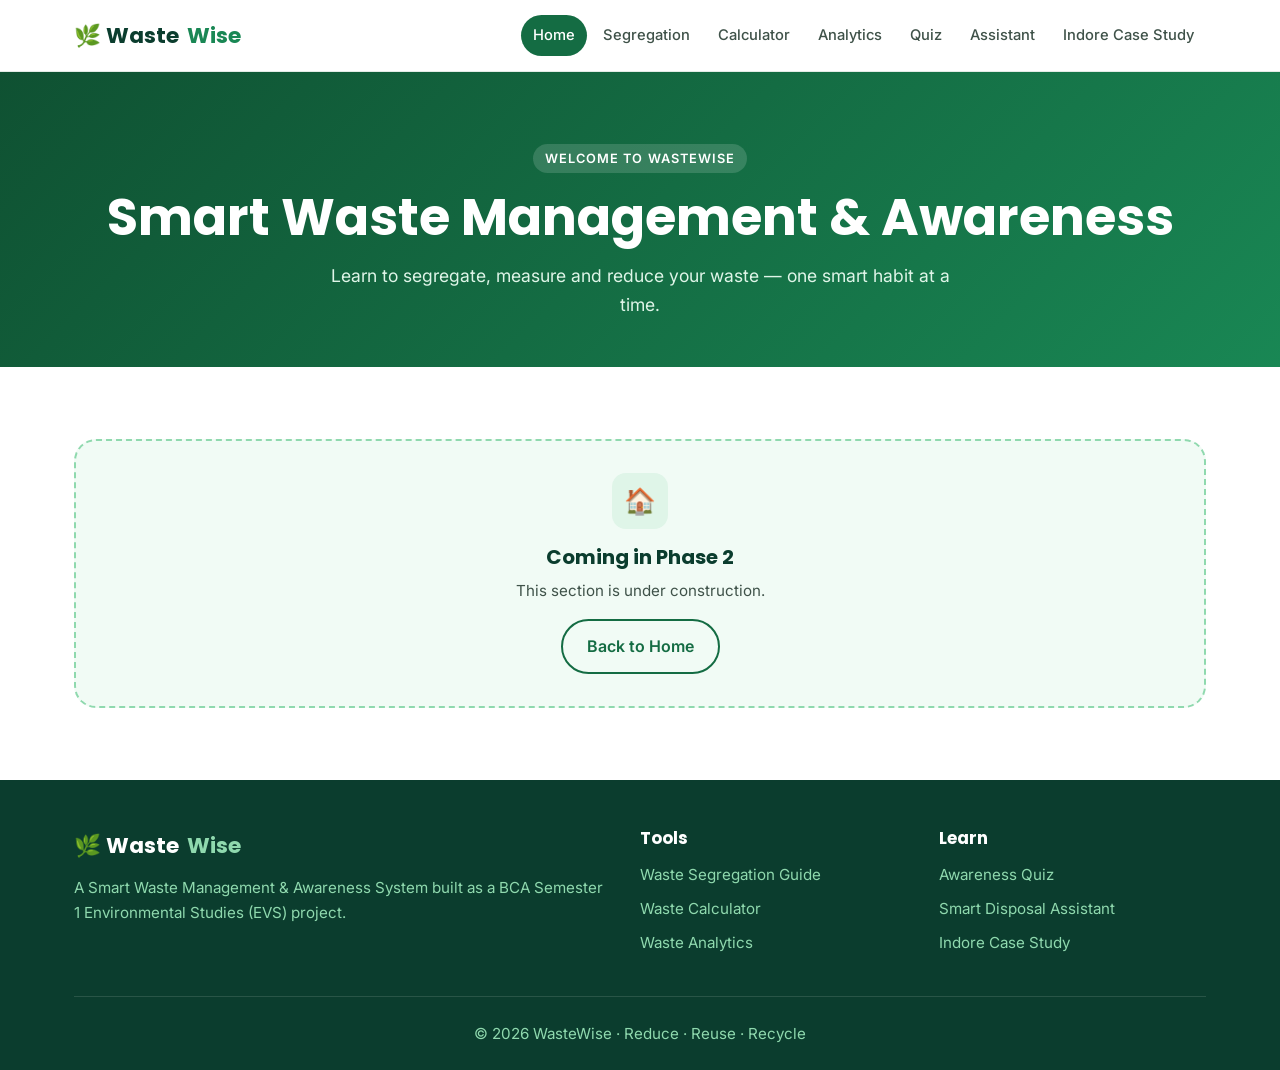
==== index.html @ 544e9a4f "Phase 1: project foundation, design system, navbar and footer" ====
<!DOCTYPE html>
<html lang="en">
<head>
  <meta charset="UTF-8">
  <meta name="viewport" content="width=device-width, initial-scale=1.0">
  <meta name="description" content="WasteWise – Smart Waste Management & Awareness. Learn to segregate, measure and reduce your waste — one smart habit at a time.">
  <title>Smart Waste Management & Awareness | WasteWise</title>

  <!-- Favicon -->
  <link rel="icon" href="assets/favicon.svg" type="image/svg+xml">

  <!-- Google Fonts (free): Poppins for headings, Inter for body text -->
  <link rel="preconnect" href="https://fonts.googleapis.com">
  <link rel="preconnect" href="https://fonts.gstatic.com" crossorigin>
  <link href="https://fonts.googleapis.com/css2?family=Inter:wght@400;500;600&family=Poppins:wght@600;700&display=swap" rel="stylesheet">

  <!-- Stylesheets: shared first, then responsive, then this page's own styles -->
  <link rel="stylesheet" href="css/style.css">
  <link rel="stylesheet" href="css/responsive.css">
  <link rel="stylesheet" href="css/pages/home.css">
</head>
<body>

  <!-- ===== NAVIGATION BAR (same on every page) ===== -->
  <header class="navbar">
    <nav class="container navbar__inner" aria-label="Main navigation">
      <a href="index.html" class="navbar__logo" aria-label="WasteWise home">
        🌿 Waste<span>Wise</span>
      </a>

      <!-- Hamburger button: only visible on small screens -->
      <button class="navbar__toggle" aria-label="Open menu" aria-expanded="false">
        <span></span><span></span><span></span>
      </button>

      <ul class="navbar__links">
          <li><a href="index.html" class="navbar__link">Home</a></li>
          <li><a href="segregation.html" class="navbar__link">Segregation</a></li>
          <li><a href="calculator.html" class="navbar__link">Calculator</a></li>
          <li><a href="analytics.html" class="navbar__link">Analytics</a></li>
          <li><a href="quiz.html" class="navbar__link">Quiz</a></li>
          <li><a href="assistant.html" class="navbar__link">Assistant</a></li>
          <li><a href="case-study.html" class="navbar__link">Indore Case Study</a></li>
      </ul>
    </nav>
  </header>

  <main>
    <!-- ===== PAGE HEADER ===== -->
    <section class="page-header">
      <div class="container">
        <span class="eyebrow">Welcome to WasteWise</span>
        <h1>Smart Waste Management & Awareness</h1>
        <p>Learn to segregate, measure and reduce your waste — one smart habit at a time.</p>
      </div>
    </section>

    <!-- ===== PAGE CONTENT (built in Phase 2) ===== -->
    <section class="section">
      <div class="container">
        <article class="card placeholder reveal">
          <div class="card__icon" style="margin: 0 auto var(--space-4);">🏠</div>
          <h3 class="card__title">Coming in Phase 2</h3>
          <p class="card__text">This section is under construction.</p>
          <a href="index.html" class="btn btn--outline mt-4">Back to Home</a>
        </article>
      </div>
    </section>
  </main>

  <!-- ===== FOOTER (same on every page) ===== -->
  <footer class="footer">
    <div class="container">
      <div class="footer__grid">
        <div class="footer__brand">
          <a href="index.html" class="navbar__logo">🌿 Waste<span>Wise</span></a>
          <p>A Smart Waste Management &amp; Awareness System built as a BCA Semester 1
            Environmental Studies (EVS) project.</p>
        </div>
        <div>
          <h4>Tools</h4>
          <ul class="footer__links">
            <li><a href="segregation.html">Waste Segregation Guide</a></li>
            <li><a href="calculator.html">Waste Calculator</a></li>
            <li><a href="analytics.html">Waste Analytics</a></li>
          </ul>
        </div>
        <div>
          <h4>Learn</h4>
          <ul class="footer__links">
            <li><a href="quiz.html">Awareness Quiz</a></li>
            <li><a href="assistant.html">Smart Disposal Assistant</a></li>
            <li><a href="case-study.html">Indore Case Study</a></li>
          </ul>
        </div>
      </div>
      <div class="footer__bottom">
        <p>&copy; <span id="year"></span> WasteWise &middot; Reduce &middot; Reuse &middot; Recycle</p>
      </div>
    </div>
  </footer>

  <!-- Scripts at the end so the HTML loads first -->
  <script src="js/storage.js"></script>
  <script src="js/main.js"></script>
  <script src="js/home.js"></script>
</body>
</html>
---- css/style.css ----
/* =========================================================
   WasteWise – Shared Design System (style.css)
   ---------------------------------------------------------
   This file is linked on EVERY page. It contains:
   1. Design tokens (CSS variables: colours, fonts, spacing)
   2. Base / reset styles
   3. Layout helpers (container, section, grid)
   4. Typography
   5. Buttons
   6. Cards
   7. Navigation bar
   8. Page header (hero banner used on inner pages)
   9. Footer
   10. Utility classes and scroll animation
   ========================================================= */


/* ---------- 1. DESIGN TOKENS ----------
   Change a colour here and it updates across the whole site. */
:root {
  /* Green palette (dark → light) */
  --green-900: #0b3d2e;
  --green-800: #0f5132;
  --green-700: #146c43;   /* main brand colour */
  --green-600: #198754;
  --green-500: #2fb36d;
  --green-300: #8fd9ae;
  --green-100: #dff5e8;
  --green-50:  #f1fbf5;

  /* Neutrals */
  --white:    #ffffff;
  --gray-900: #1a2b23;    /* main text colour */
  --gray-700: #3f5249;
  --gray-500: #6b7d74;    /* secondary text */
  --gray-200: #e3ebe6;    /* borders */
  --gray-100: #f5f8f6;    /* light backgrounds */

  /* Accent colours (used later for waste categories) */
  --wet:       #2fb36d;   /* green bin  */
  --dry:       #2f80ed;   /* blue bin   */
  --hazardous: #e5484d;   /* red bin    */
  --ewaste:    #f2994a;   /* orange     */

  /* Typography */
  --font-heading: "Poppins", "Segoe UI", Arial, sans-serif;
  --font-body:    "Inter", "Segoe UI", Arial, sans-serif;

  /* Spacing scale (use these instead of random numbers) */
  --space-1: 0.25rem;  /*  4px */
  --space-2: 0.5rem;   /*  8px */
  --space-3: 0.75rem;  /* 12px */
  --space-4: 1rem;     /* 16px */
  --space-5: 1.5rem;   /* 24px */
  --space-6: 2rem;     /* 32px */
  --space-7: 3rem;     /* 48px */
  --space-8: 4.5rem;   /* 72px */

  /* Shapes and effects */
  --radius-sm: 8px;
  --radius-md: 14px;
  --radius-lg: 22px;
  --radius-full: 999px;
  --shadow-sm: 0 2px 6px rgba(11, 61, 46, 0.06);
  --shadow-md: 0 8px 24px rgba(11, 61, 46, 0.10);
  --shadow-lg: 0 18px 40px rgba(11, 61, 46, 0.16);
  --transition: 0.25s ease;

  /* Layout */
  --container-width: 1180px;
  --nav-height: 72px;
}


/* ---------- 2. BASE / RESET ---------- */
*,
*::before,
*::after {
  box-sizing: border-box;   /* padding no longer increases element width */
  margin: 0;
  padding: 0;
}

html {
  scroll-behavior: smooth;
}

body {
  font-family: var(--font-body);
  font-size: 1rem;
  line-height: 1.65;
  color: var(--gray-900);
  background-color: var(--white);
  min-height: 100vh;
  display: flex;
  flex-direction: column;   /* keeps the footer at the bottom */
}

main {
  flex: 1;
}

img {
  max-width: 100%;
  display: block;
}

a {
  color: var(--green-700);
  text-decoration: none;
}

ul {
  list-style: none;
}

button,
input,
select,
textarea {
  font: inherit;
}

/* Visible outline for keyboard users (accessibility) */
:focus-visible {
  outline: 3px solid var(--green-500);
  outline-offset: 2px;
}


/* ---------- 3. LAYOUT HELPERS ---------- */

/* Centers content and limits its width */
.container {
  width: 100%;
  max-width: var(--container-width);
  margin: 0 auto;
  padding: 0 var(--space-5);
}

/* Vertical breathing room for each page section */
.section {
  padding: var(--space-8) 0;
}

.section--light {
  background-color: var(--green-50);
}

.section-title {
  text-align: center;
  max-width: 640px;
  margin: 0 auto var(--space-7);
}

.section-title p {
  color: var(--gray-500);
  margin-top: var(--space-3);
}

/* Responsive grid: cards wrap automatically
   (each column at least 260px wide). */
.grid {
  display: grid;
  gap: var(--space-5);
  grid-template-columns: repeat(auto-fit, minmax(260px, 1fr));
}


/* ---------- 4. TYPOGRAPHY ---------- */
h1, h2, h3, h4 {
  font-family: var(--font-heading);
  color: var(--green-900);
  line-height: 1.25;
  font-weight: 700;
}

h1 { font-size: clamp(2rem, 5vw, 3.2rem); }   /* clamp = min, preferred, max */
h2 { font-size: clamp(1.6rem, 3.5vw, 2.3rem); }
h3 { font-size: 1.25rem; }
h4 { font-size: 1.05rem; }

p {
  color: var(--gray-700);
}

/* Small green label shown above headings */
.eyebrow {
  display: inline-block;
  font-size: 0.8rem;
  font-weight: 600;
  letter-spacing: 0.08em;
  text-transform: uppercase;
  color: var(--green-700);
  background-color: var(--green-100);
  padding: var(--space-1) var(--space-3);
  border-radius: var(--radius-full);
  margin-bottom: var(--space-3);
}


/* ---------- 5. BUTTONS ----------
   Usage: <a class="btn btn--primary">Text</a> */
.btn {
  display: inline-flex;
  align-items: center;
  gap: var(--space-2);
  padding: var(--space-3) var(--space-5);
  border: 2px solid transparent;
  border-radius: var(--radius-full);
  font-weight: 600;
  cursor: pointer;
  transition: var(--transition);
}

.btn--primary {
  background-color: var(--green-700);
  color: var(--white);
}

.btn--primary:hover {
  background-color: var(--green-800);
  transform: translateY(-2px);
  box-shadow: var(--shadow-md);
}

.btn--outline {
  background-color: transparent;
  color: var(--green-700);
  border-color: var(--green-700);
}

.btn--outline:hover {
  background-color: var(--green-700);
  color: var(--white);
}

/* White button for use on dark green backgrounds */
.btn--light {
  background-color: var(--white);
  color: var(--green-800);
}

.btn--light:hover {
  background-color: var(--green-100);
}


/* ---------- 6. CARDS ----------
   Usage: <article class="card"> ... </article> */
.card {
  background-color: var(--white);
  border: 1px solid var(--gray-200);
  border-radius: var(--radius-lg);
  padding: var(--space-6);
  box-shadow: var(--shadow-sm);
  transition: var(--transition);
}

/* Add "card--hover" to make a card lift on hover */
.card--hover:hover {
  transform: translateY(-6px);
  box-shadow: var(--shadow-lg);
  border-color: var(--green-300);
}

.card__icon {
  width: 56px;
  height: 56px;
  display: grid;
  place-items: center;
  font-size: 1.6rem;
  border-radius: var(--radius-md);
  background-color: var(--green-100);
  margin-bottom: var(--space-4);
}

.card__title {
  margin-bottom: var(--space-2);
}

.card__text {
  font-size: 0.95rem;
}

/* Placeholder box shown on pages whose features come in later phases */
.placeholder {
  text-align: center;
  border: 2px dashed var(--green-300);
  background-color: var(--green-50);
  box-shadow: none;
}


/* ---------- 7. NAVIGATION BAR ---------- */
.navbar {
  position: sticky;          /* stays at top while scrolling */
  top: 0;
  z-index: 100;
  height: var(--nav-height);
  background-color: rgba(255, 255, 255, 0.92);
  backdrop-filter: blur(10px);   /* frosted glass effect */
  border-bottom: 1px solid var(--gray-200);
  transition: box-shadow var(--transition);
}

/* main.js adds this class after the user scrolls a little */
.navbar.is-scrolled {
  box-shadow: var(--shadow-md);
}

.navbar__inner {
  height: 100%;
  display: flex;
  align-items: center;
  justify-content: space-between;
}

.navbar__logo {
  display: flex;
  align-items: center;
  gap: var(--space-2);
  font-family: var(--font-heading);
  font-size: 1.35rem;
  font-weight: 700;
  color: var(--green-900);
}

.navbar__logo span {
  color: var(--green-600);
}

.navbar__links {
  display: flex;
  align-items: center;
  gap: var(--space-1);
}

.navbar__link {
  display: block;
  padding: var(--space-2) var(--space-3);
  border-radius: var(--radius-full);
  font-size: 0.92rem;
  font-weight: 500;
  color: var(--gray-700);
  transition: var(--transition);
}

.navbar__link:hover {
  color: var(--green-700);
  background-color: var(--green-50);
}

/* main.js adds "active" to the link of the current page */
.navbar__link.active {
  color: var(--white);
  background-color: var(--green-700);
}

/* Hamburger button – hidden on desktop, shown in responsive.css */
.navbar__toggle {
  display: none;
  width: 44px;
  height: 44px;
  border: none;
  background: none;
  cursor: pointer;
  flex-direction: column;
  justify-content: center;
  align-items: center;
  gap: 5px;
}

.navbar__toggle span {
  width: 24px;
  height: 2.5px;
  background-color: var(--green-900);
  border-radius: 2px;
  transition: var(--transition);
}


/* ---------- 8. PAGE HEADER (inner pages) ---------- */
.page-header {
  background: linear-gradient(135deg, var(--green-800), var(--green-600));
  color: var(--white);
  padding: var(--space-8) 0 var(--space-7);
  text-align: center;
}

.page-header h1 {
  color: var(--white);
}

.page-header p {
  color: var(--green-100);
  max-width: 620px;
  margin: var(--space-3) auto 0;
  font-size: 1.1rem;
}

.page-header .eyebrow {
  background-color: rgba(255, 255, 255, 0.15);
  color: var(--white);
}


/* ---------- 9. FOOTER ---------- */
.footer {
  background-color: var(--green-900);
  color: var(--green-100);
  padding: var(--space-7) 0 var(--space-5);
}

.footer__grid {
  display: grid;
  grid-template-columns: 2fr 1fr 1fr;
  gap: var(--space-6);
}

.footer .navbar__logo {
  color: var(--white);
  margin-bottom: var(--space-3);
}

.footer .navbar__logo span {
  color: var(--green-300);
}

.footer p {
  color: var(--green-300);
  font-size: 0.95rem;
}

.footer h4 {
  color: var(--white);
  margin-bottom: var(--space-3);
}

.footer__links li {
  margin-bottom: var(--space-2);
}

.footer__links a {
  color: var(--green-300);
  font-size: 0.95rem;
  transition: color var(--transition);
}

.footer__links a:hover {
  color: var(--white);
}

.footer__bottom {
  margin-top: var(--space-6);
  padding-top: var(--space-5);
  border-top: 1px solid rgba(255, 255, 255, 0.12);
  text-align: center;
  font-size: 0.88rem;
}


/* ---------- 10. UTILITIES & ANIMATION ---------- */
.text-center { text-align: center; }
.mt-4 { margin-top: var(--space-4); }
.mt-6 { margin-top: var(--space-6); }

/* Elements with "reveal" fade in when scrolled into view (see main.js) */
.reveal {
  opacity: 0;
  transform: translateY(24px);
  transition: opacity 0.6s ease, transform 0.6s ease;
}

.reveal.is-visible {
  opacity: 1;
  transform: translateY(0);
}

/* Respect users who prefer less motion */
@media (prefers-reduced-motion: reduce) {
  html { scroll-behavior: auto; }
  .reveal { opacity: 1; transform: none; transition: none; }
}
---- css/responsive.css ----
/* =========================================================
   WasteWise – Responsive Styles (responsive.css)
   ---------------------------------------------------------
   Linked AFTER style.css so these rules can override it.
   Breakpoints:
     ≤ 1024px  → tablets / small laptops (hamburger menu)
     ≤ 768px   → tablets in portrait
     ≤ 480px   → mobile phones
   ========================================================= */


/* ---------- Tablets & small laptops ---------- */
@media (max-width: 1024px) {

  /* Show the hamburger button */
  .navbar__toggle {
    display: flex;
  }

  /* Turn the link list into a drop-down panel (hidden by default) */
  .navbar__links {
    position: absolute;
    top: var(--nav-height);
    left: 0;
    right: 0;
    flex-direction: column;
    align-items: stretch;
    gap: var(--space-1);
    padding: var(--space-4) var(--space-5) var(--space-5);
    background-color: var(--white);
    border-bottom: 1px solid var(--gray-200);
    box-shadow: var(--shadow-md);

    /* hidden state */
    opacity: 0;
    visibility: hidden;
    transform: translateY(-10px);
    transition: var(--transition);
  }

  /* main.js adds "is-open" when the hamburger is clicked */
  .navbar__links.is-open {
    opacity: 1;
    visibility: visible;
    transform: translateY(0);
  }

  .navbar__link {
    padding: var(--space-3) var(--space-4);
    border-radius: var(--radius-sm);
  }

  /* Animate hamburger into an "X" when open */
  .navbar__toggle.is-open span:nth-child(1) {
    transform: translateY(7.5px) rotate(45deg);
  }
  .navbar__toggle.is-open span:nth-child(2) {
    opacity: 0;
  }
  .navbar__toggle.is-open span:nth-child(3) {
    transform: translateY(-7.5px) rotate(-45deg);
  }
}


/* ---------- Tablets (portrait) ---------- */
@media (max-width: 768px) {
  .section {
    padding: var(--space-7) 0;
  }

  .footer__grid {
    grid-template-columns: 1fr 1fr;
  }

  /* Brand column takes the full first row */
  .footer__brand {
    grid-column: 1 / -1;
  }
}


/* ---------- Mobile phones ---------- */
@media (max-width: 480px) {
  .container {
    padding: 0 var(--space-4);
  }

  .card {
    padding: var(--space-5);
  }

  .page-header {
    padding: var(--space-7) 0 var(--space-6);
  }

  .grid {
    grid-template-columns: 1fr;
  }

  .footer__grid {
    grid-template-columns: 1fr;
  }

  .btn {
    width: 100%;
    justify-content: center;
  }
}
---- css/pages/home.css ----
/* =========================================================
   WasteWise – Smart Waste Management & Awareness styles (css/pages/home.css)
   Only styles specific to index.html go here.
   Shared styles (buttons, cards, navbar) live in css/style.css.
   Will be filled in Phase 2.
   ========================================================= */
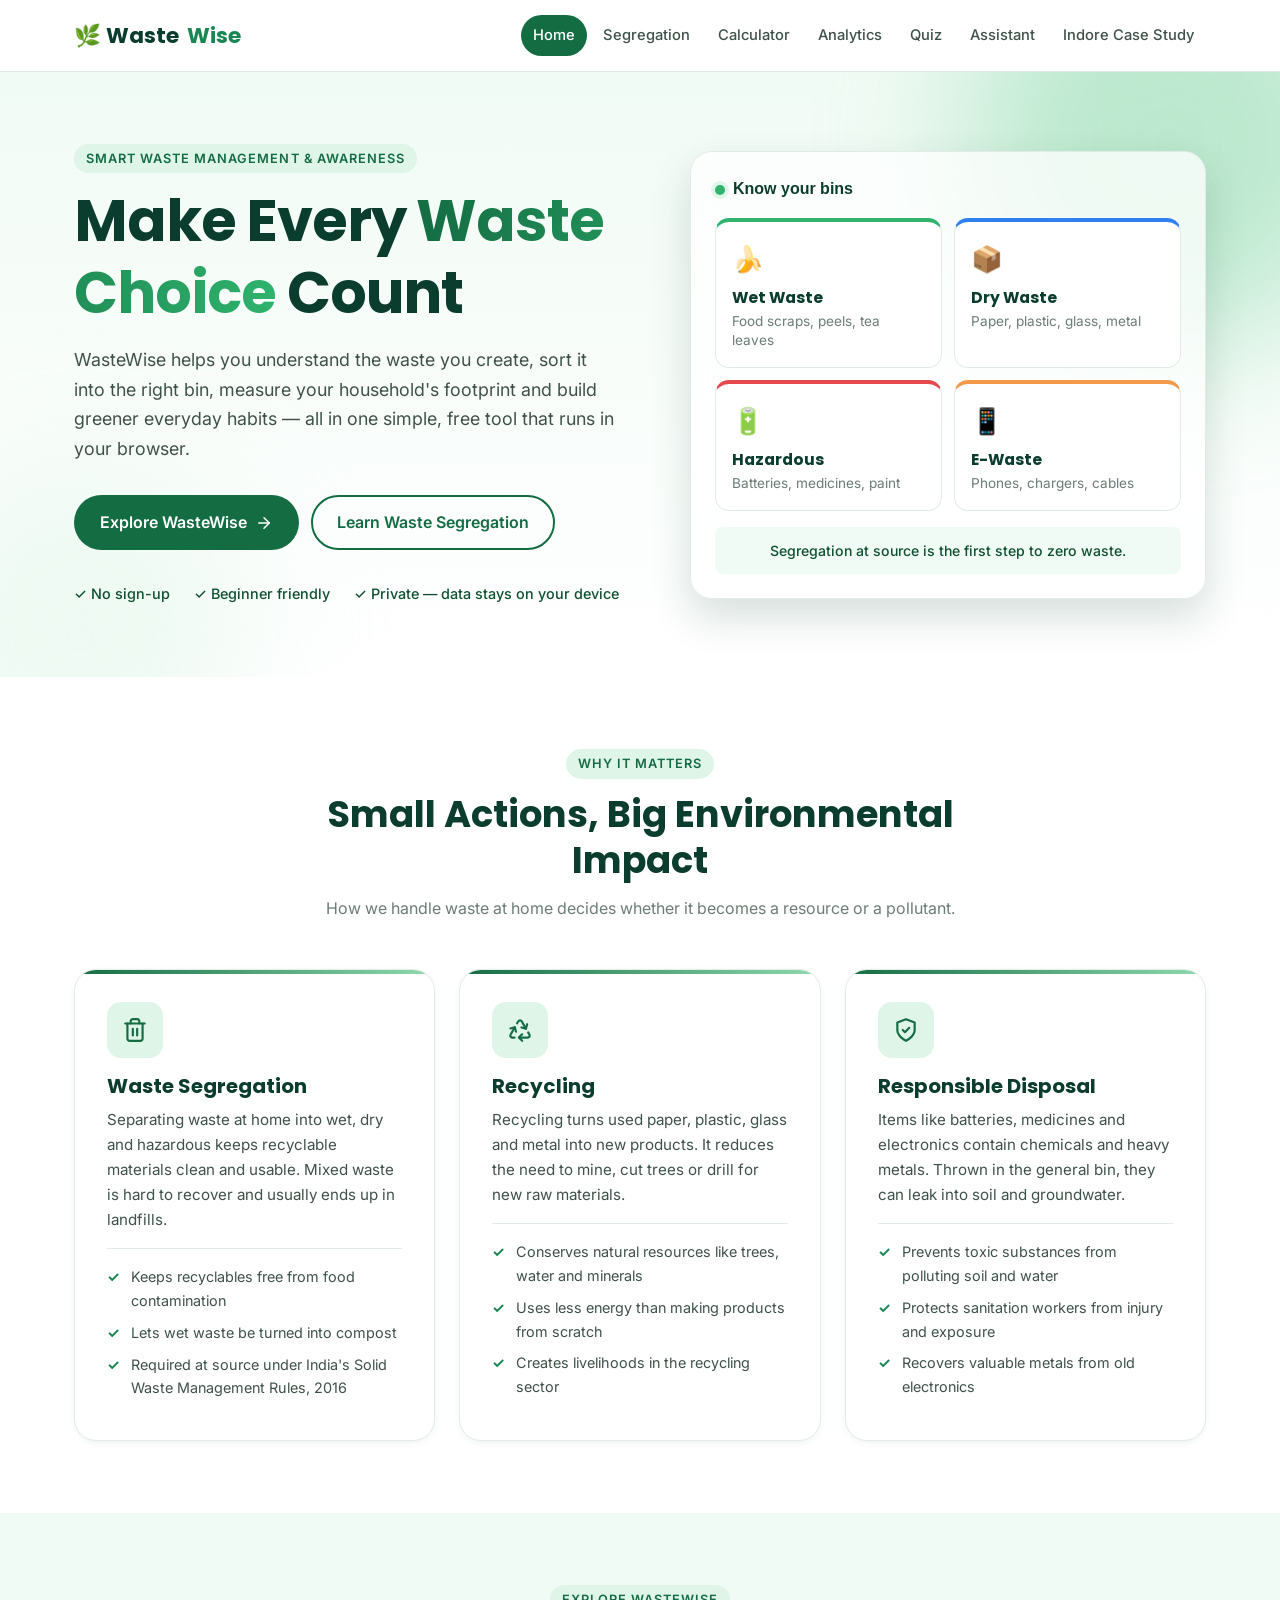
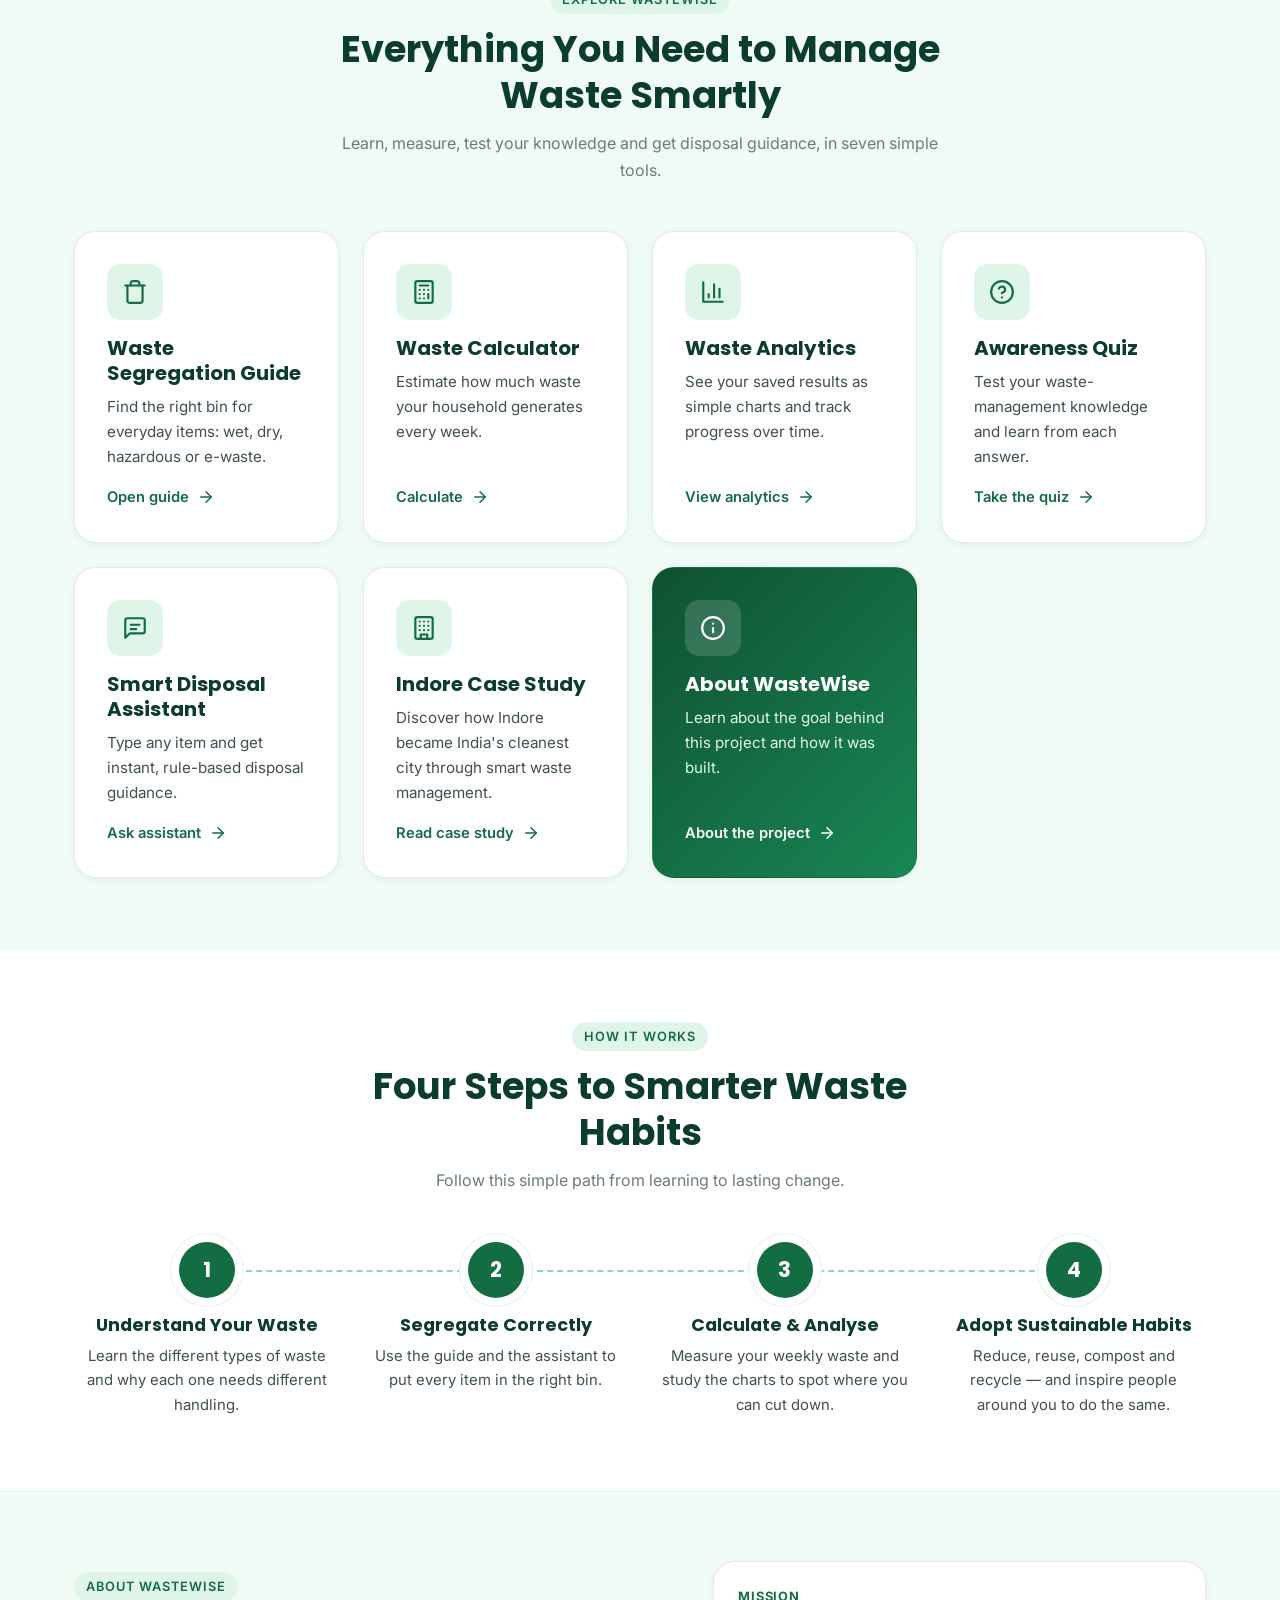
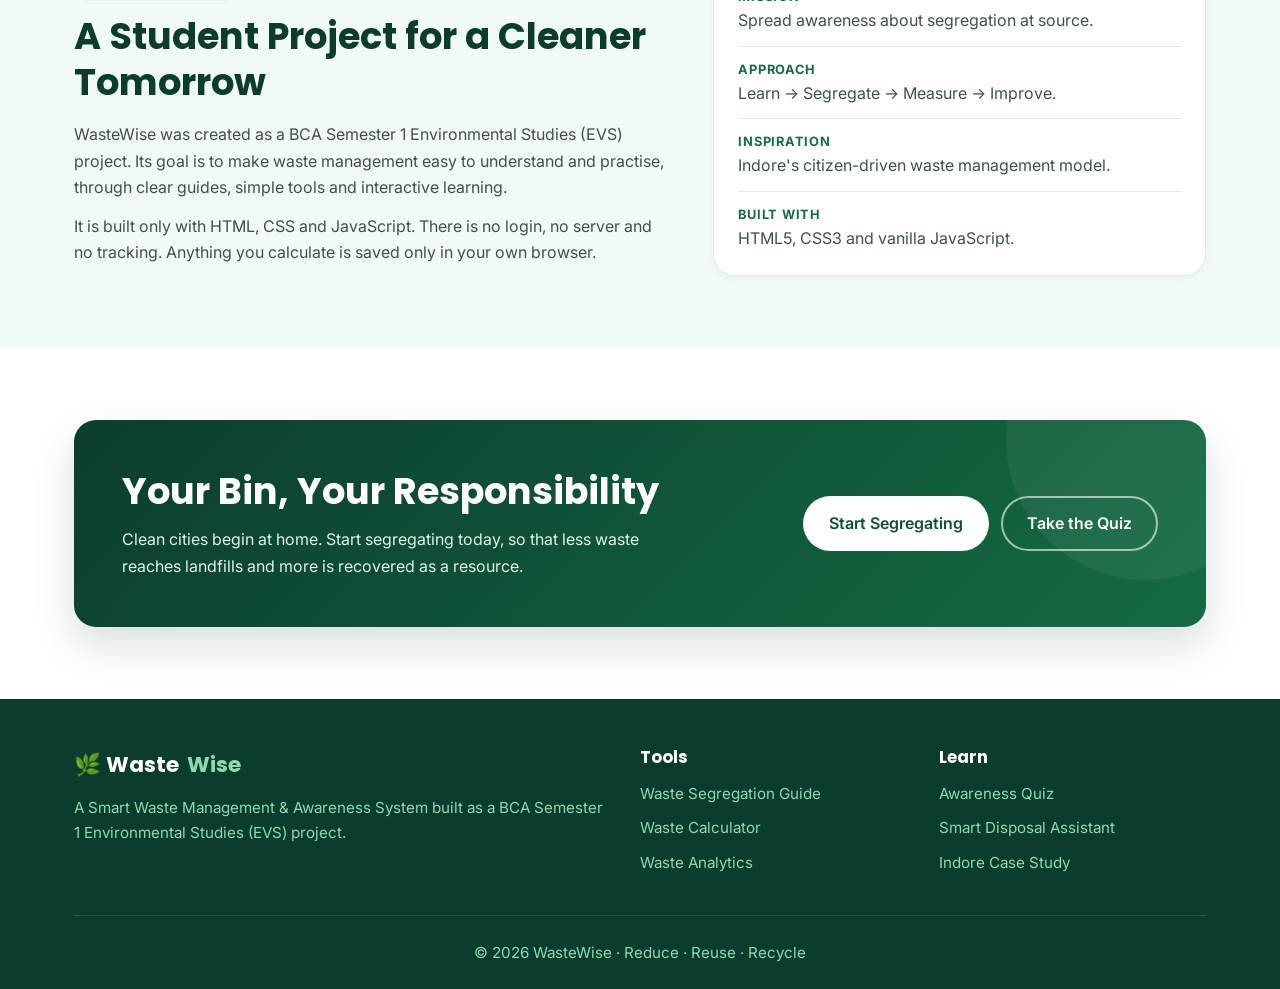
==== commit 5a1b3e79: "Phase 2: home dashboard with hero, impact, features, steps, about and CTA sections" ====
--- a/index.html
+++ b/index.html
@@ -46,24 +46,306 @@
   </header>
 
   <main>
-    <!-- ===== PAGE HEADER ===== -->
-    <section class="page-header">
+    <!-- =====================================================
+         1. HERO SECTION
+         Left: headline + buttons. Right: "four bins" panel.
+         ===================================================== -->
+    <section class="hero">
+      <!-- Decorative blurred circles in the background -->
+      <div class="hero__blob hero__blob--one" aria-hidden="true"></div>
+      <div class="hero__blob hero__blob--two" aria-hidden="true"></div>
+
+      <div class="container hero__grid">
+        <div class="hero__content reveal">
+          <span class="eyebrow">Smart Waste Management &amp; Awareness</span>
+          <h1 class="hero__title">Make Every <span class="text-gradient">Waste Choice</span> Count</h1>
+          <p class="hero__subtitle">
+            WasteWise helps you understand the waste you create, sort it into the right bin,
+            measure your household's footprint and build greener everyday habits —
+            all in one simple, free tool that runs in your browser.
+          </p>
+
+          <div class="hero__actions">
+            <a href="#features" class="btn btn--primary">
+              Explore WasteWise
+              <svg class="icon icon--sm" viewBox="0 0 24 24" aria-hidden="true"><path d="M5 12h14"/><path d="m12 5 7 7-7 7"/></svg>
+            </a>
+            <a href="segregation.html" class="btn btn--outline">Learn Waste Segregation</a>
+          </div>
+
+          <ul class="hero__badges">
+            <li>✓ No sign-up</li>
+            <li>✓ Beginner friendly</li>
+            <li>✓ Private — data stays on your device</li>
+          </ul>
+        </div>
+
+        <!-- Visual panel: the four types of waste bins -->
+        <div class="bin-panel reveal" aria-label="The four types of waste bins">
+          <div class="bin-panel__header">
+            <span class="bin-panel__dot"></span>
+            <p>Know your bins</p>
+          </div>
+
+          <div class="bin-panel__grid">
+            <div class="bin bin--wet">
+              <span class="bin__emoji" aria-hidden="true">🍌</span>
+              <h4>Wet Waste</h4>
+              <p>Food scraps, peels, tea leaves</p>
+            </div>
+            <div class="bin bin--dry">
+              <span class="bin__emoji" aria-hidden="true">📦</span>
+              <h4>Dry Waste</h4>
+              <p>Paper, plastic, glass, metal</p>
+            </div>
+            <div class="bin bin--hazardous">
+              <span class="bin__emoji" aria-hidden="true">🔋</span>
+              <h4>Hazardous</h4>
+              <p>Batteries, medicines, paint</p>
+            </div>
+            <div class="bin bin--ewaste">
+              <span class="bin__emoji" aria-hidden="true">📱</span>
+              <h4>E-Waste</h4>
+              <p>Phones, chargers, cables</p>
+            </div>
+          </div>
+
+          <p class="bin-panel__note">Segregation at source is the first step to zero waste.</p>
+        </div>
+      </div>
+    </section>
+
+
+    <!-- =====================================================
+         2. ENVIRONMENTAL IMPACT SECTION
+         Three educational cards (no invented statistics).
+         ===================================================== -->
+    <section class="section" id="impact">
       <div class="container">
-        <span class="eyebrow">Welcome to WasteWise</span>
-        <h1>Smart Waste Management & Awareness</h1>
-        <p>Learn to segregate, measure and reduce your waste — one smart habit at a time.</p>
-      </div>
-    </section>
-
-    <!-- ===== PAGE CONTENT (built in Phase 2) ===== -->
-    <section class="section">
+        <div class="section-title reveal">
+          <span class="eyebrow">Why it matters</span>
+          <h2>Small Actions, Big Environmental Impact</h2>
+          <p>How we handle waste at home decides whether it becomes a resource or a pollutant.</p>
+        </div>
+
+        <div class="grid grid--3 stagger">
+          <article class="card card--hover impact-card reveal">
+            <div class="card__icon">
+              <svg class="icon" viewBox="0 0 24 24" aria-hidden="true"><path d="M3 6h18"/><path d="M19 6v14c0 1-1 2-2 2H7c-1 0-2-1-2-2V6"/><path d="M8 6V4c0-1 1-2 2-2h4c1 0 2 1 2 2v2"/><path d="M10 11v6"/><path d="M14 11v6"/></svg>
+            </div>
+            <h3 class="card__title">Waste Segregation</h3>
+            <p class="card__text">
+              Separating waste at home into wet, dry and hazardous keeps recyclable materials
+              clean and usable. Mixed waste is hard to recover and usually ends up in landfills.
+            </p>
+            <ul class="impact-card__list">
+              <li>Keeps recyclables free from food contamination</li>
+              <li>Lets wet waste be turned into compost</li>
+              <li>Required at source under India's Solid Waste Management Rules, 2016</li>
+            </ul>
+          </article>
+
+          <article class="card card--hover impact-card reveal">
+            <div class="card__icon">
+              <svg class="icon" viewBox="0 0 24 24" aria-hidden="true"><path d="M7 19H4.815a1.83 1.83 0 0 1-1.57-.881 1.785 1.785 0 0 1-.004-1.784L7.196 9.5"/><path d="M11 19h8.203a1.83 1.83 0 0 0 1.556-.89 1.784 1.784 0 0 0 0-1.775l-1.226-2.12"/><path d="m14 16-3 3 3 3"/><path d="M8.293 13.596 7.196 9.5 3.1 10.598"/><path d="m9.344 5.811 1.093-1.892A1.83 1.83 0 0 1 11.985 3a1.784 1.784 0 0 1 1.546.888l3.943 6.843"/><path d="m13.378 9.633 4.096 1.098 1.097-4.096"/></svg>
+            </div>
+            <h3 class="card__title">Recycling</h3>
+            <p class="card__text">
+              Recycling turns used paper, plastic, glass and metal into new products. It
+              reduces the need to mine, cut trees or drill for new raw materials.
+            </p>
+            <ul class="impact-card__list">
+              <li>Conserves natural resources like trees, water and minerals</li>
+              <li>Uses less energy than making products from scratch</li>
+              <li>Creates livelihoods in the recycling sector</li>
+            </ul>
+          </article>
+
+          <article class="card card--hover impact-card reveal">
+            <div class="card__icon">
+              <svg class="icon" viewBox="0 0 24 24" aria-hidden="true"><path d="M12 22s8-4 8-10V5l-8-3-8 3v7c0 6 8 10 8 10z"/><path d="m9 12 2 2 4-4"/></svg>
+            </div>
+            <h3 class="card__title">Responsible Disposal</h3>
+            <p class="card__text">
+              Items like batteries, medicines and electronics contain chemicals and heavy metals.
+              Thrown in the general bin, they can leak into soil and groundwater.
+            </p>
+            <ul class="impact-card__list">
+              <li>Prevents toxic substances from polluting soil and water</li>
+              <li>Protects sanitation workers from injury and exposure</li>
+              <li>Recovers valuable metals from old electronics</li>
+            </ul>
+          </article>
+        </div>
+      </div>
+    </section>
+
+
+    <!-- =====================================================
+         3. EXPLORE FEATURES SECTION
+         Seven clickable cards — the whole card is a link.
+         ===================================================== -->
+    <section class="section section--light" id="features">
       <div class="container">
-        <article class="card placeholder reveal">
-          <div class="card__icon" style="margin: 0 auto var(--space-4);">🏠</div>
-          <h3 class="card__title">Coming in Phase 2</h3>
-          <p class="card__text">This section is under construction.</p>
-          <a href="index.html" class="btn btn--outline mt-4">Back to Home</a>
-        </article>
+        <div class="section-title reveal">
+          <span class="eyebrow">Explore WasteWise</span>
+          <h2>Everything You Need to Manage Waste Smartly</h2>
+          <p>Learn, measure, test your knowledge and get disposal guidance, in seven simple tools.</p>
+        </div>
+
+        <div class="grid feature-grid stagger">
+          <a href="segregation.html" class="card card--hover feature-card reveal">
+            <div class="card__icon">
+              <svg class="icon" viewBox="0 0 24 24" aria-hidden="true"><path d="M3 6h18"/><path d="M19 6v14c0 1-1 2-2 2H7c-1 0-2-1-2-2V6"/><path d="M8 6V4c0-1 1-2 2-2h4c1 0 2 1 2 2v2"/></svg>
+            </div>
+            <h3 class="card__title">Waste Segregation Guide</h3>
+            <p class="card__text">Find the right bin for everyday items: wet, dry, hazardous or e-waste.</p>
+            <span class="feature-card__link">Open guide <svg class="icon icon--sm" viewBox="0 0 24 24" aria-hidden="true"><path d="M5 12h14"/><path d="m12 5 7 7-7 7"/></svg></span>
+          </a>
+
+          <a href="calculator.html" class="card card--hover feature-card reveal">
+            <div class="card__icon">
+              <svg class="icon" viewBox="0 0 24 24" aria-hidden="true"><rect width="16" height="20" x="4" y="2" rx="2"/><path d="M8 6h8"/><path d="M16 14v4"/><path d="M16 10h.01M12 10h.01M8 10h.01M12 14h.01M8 14h.01M12 18h.01M8 18h.01"/></svg>
+            </div>
+            <h3 class="card__title">Waste Calculator</h3>
+            <p class="card__text">Estimate how much waste your household generates every week.</p>
+            <span class="feature-card__link">Calculate <svg class="icon icon--sm" viewBox="0 0 24 24" aria-hidden="true"><path d="M5 12h14"/><path d="m12 5 7 7-7 7"/></svg></span>
+          </a>
+
+          <a href="analytics.html" class="card card--hover feature-card reveal">
+            <div class="card__icon">
+              <svg class="icon" viewBox="0 0 24 24" aria-hidden="true"><path d="M3 3v18h18"/><path d="M18 17V9"/><path d="M13 17V5"/><path d="M8 17v-3"/></svg>
+            </div>
+            <h3 class="card__title">Waste Analytics</h3>
+            <p class="card__text">See your saved results as simple charts and track progress over time.</p>
+            <span class="feature-card__link">View analytics <svg class="icon icon--sm" viewBox="0 0 24 24" aria-hidden="true"><path d="M5 12h14"/><path d="m12 5 7 7-7 7"/></svg></span>
+          </a>
+
+          <a href="quiz.html" class="card card--hover feature-card reveal">
+            <div class="card__icon">
+              <svg class="icon" viewBox="0 0 24 24" aria-hidden="true"><circle cx="12" cy="12" r="10"/><path d="M9.09 9a3 3 0 0 1 5.83 1c0 2-3 3-3 3"/><path d="M12 17h.01"/></svg>
+            </div>
+            <h3 class="card__title">Awareness Quiz</h3>
+            <p class="card__text">Test your waste-management knowledge and learn from each answer.</p>
+            <span class="feature-card__link">Take the quiz <svg class="icon icon--sm" viewBox="0 0 24 24" aria-hidden="true"><path d="M5 12h14"/><path d="m12 5 7 7-7 7"/></svg></span>
+          </a>
+
+          <a href="assistant.html" class="card card--hover feature-card reveal">
+            <div class="card__icon">
+              <svg class="icon" viewBox="0 0 24 24" aria-hidden="true"><path d="M21 15a2 2 0 0 1-2 2H7l-4 4V5a2 2 0 0 1 2-2h14a2 2 0 0 1 2 2z"/><path d="M8 9h8"/><path d="M8 13h5"/></svg>
+            </div>
+            <h3 class="card__title">Smart Disposal Assistant</h3>
+            <p class="card__text">Type any item and get instant, rule-based disposal guidance.</p>
+            <span class="feature-card__link">Ask assistant <svg class="icon icon--sm" viewBox="0 0 24 24" aria-hidden="true"><path d="M5 12h14"/><path d="m12 5 7 7-7 7"/></svg></span>
+          </a>
+
+          <a href="case-study.html" class="card card--hover feature-card reveal">
+            <div class="card__icon">
+              <svg class="icon" viewBox="0 0 24 24" aria-hidden="true"><rect x="4" y="2" width="16" height="20" rx="2"/><path d="M9 22v-4h6v4"/><path d="M8 6h.01M12 6h.01M16 6h.01M8 10h.01M12 10h.01M16 10h.01M8 14h.01M12 14h.01M16 14h.01"/></svg>
+            </div>
+            <h3 class="card__title">Indore Case Study</h3>
+            <p class="card__text">Discover how Indore became India's cleanest city through smart waste management.</p>
+            <span class="feature-card__link">Read case study <svg class="icon icon--sm" viewBox="0 0 24 24" aria-hidden="true"><path d="M5 12h14"/><path d="m12 5 7 7-7 7"/></svg></span>
+          </a>
+
+          <a href="#about" class="card card--hover feature-card feature-card--accent reveal">
+            <div class="card__icon">
+              <svg class="icon" viewBox="0 0 24 24" aria-hidden="true"><circle cx="12" cy="12" r="10"/><path d="M12 16v-4"/><path d="M12 8h.01"/></svg>
+            </div>
+            <h3 class="card__title">About WasteWise</h3>
+            <p class="card__text">Learn about the goal behind this project and how it was built.</p>
+            <span class="feature-card__link">About the project <svg class="icon icon--sm" viewBox="0 0 24 24" aria-hidden="true"><path d="M5 12h14"/><path d="m12 5 7 7-7 7"/></svg></span>
+          </a>
+        </div>
+      </div>
+    </section>
+
+
+    <!-- =====================================================
+         4. HOW IT WORKS SECTION
+         Four numbered steps connected by a line (desktop).
+         ===================================================== -->
+    <section class="section" id="how-it-works">
+      <div class="container">
+        <div class="section-title reveal">
+          <span class="eyebrow">How it works</span>
+          <h2>Four Steps to Smarter Waste Habits</h2>
+          <p>Follow this simple path from learning to lasting change.</p>
+        </div>
+
+        <ol class="steps stagger">
+          <li class="step reveal">
+            <span class="step__number">1</span>
+            <h3>Understand Your Waste</h3>
+            <p>Learn the different types of waste and why each one needs different handling.</p>
+          </li>
+          <li class="step reveal">
+            <span class="step__number">2</span>
+            <h3>Segregate Correctly</h3>
+            <p>Use the guide and the assistant to put every item in the right bin.</p>
+          </li>
+          <li class="step reveal">
+            <span class="step__number">3</span>
+            <h3>Calculate &amp; Analyse</h3>
+            <p>Measure your weekly waste and study the charts to spot where you can cut down.</p>
+          </li>
+          <li class="step reveal">
+            <span class="step__number">4</span>
+            <h3>Adopt Sustainable Habits</h3>
+            <p>Reduce, reuse, compost and recycle — and inspire people around you to do the same.</p>
+          </li>
+        </ol>
+      </div>
+    </section>
+
+
+    <!-- =====================================================
+         ABOUT SECTION (target of the "About WasteWise" card)
+         ===================================================== -->
+    <section class="section section--light" id="about">
+      <div class="container about">
+        <div class="about__text reveal">
+          <span class="eyebrow">About WasteWise</span>
+          <h2>A Student Project for a Cleaner Tomorrow</h2>
+          <p>
+            WasteWise was created as a BCA Semester 1 Environmental Studies (EVS) project.
+            Its goal is to make waste management easy to understand and practise, through
+            clear guides, simple tools and interactive learning.
+          </p>
+          <p>
+            It is built only with HTML, CSS and JavaScript. There is no login, no server and no
+            tracking. Anything you calculate is saved only in your own browser.
+          </p>
+        </div>
+
+        <ul class="about__list reveal">
+          <li><strong>Mission</strong><span>Spread awareness about segregation at source.</span></li>
+          <li><strong>Approach</strong><span>Learn → Segregate → Measure → Improve.</span></li>
+          <li><strong>Inspiration</strong><span>Indore's citizen-driven waste management model.</span></li>
+          <li><strong>Built with</strong><span>HTML5, CSS3 and vanilla JavaScript.</span></li>
+        </ul>
+      </div>
+    </section>
+
+
+    <!-- =====================================================
+         5. FINAL CALL-TO-ACTION
+         ===================================================== -->
+    <section class="section cta-section">
+      <div class="container">
+        <div class="cta reveal">
+          <div class="cta__content">
+            <h2>Your Bin, Your Responsibility</h2>
+            <p>
+              Clean cities begin at home. Start segregating today, so that less waste
+              reaches landfills and more is recovered as a resource.
+            </p>
+          </div>
+          <div class="cta__actions">
+            <a href="segregation.html" class="btn btn--light">Start Segregating</a>
+            <a href="quiz.html" class="btn btn--ghost">Take the Quiz</a>
+          </div>
+        </div>
       </div>
     </section>
   </main>
--- a/css/style.css
+++ b/css/style.css
@@ -477,6 +477,12 @@
   transform: translateY(0);
 }
 
+/* After the fade-in ends, main.js adds "reveal-done" so hover
+   effects use the normal quick transition again */
+.reveal.reveal-done {
+  transition: var(--transition);
+}
+
 /* Respect users who prefer less motion */
 @media (prefers-reduced-motion: reduce) {
   html { scroll-behavior: auto; }
--- a/css/pages/home.css
+++ b/css/pages/home.css
@@ -1,6 +1,578 @@
 /* =========================================================
-   WasteWise – Smart Waste Management & Awareness styles (css/pages/home.css)
+   WasteWise – Home Dashboard styles (css/pages/home.css)
    Only styles specific to index.html go here.
    Shared styles (buttons, cards, navbar) live in css/style.css.
-   Will be filled in Phase 2.
+
+   Sections:
+   1. Icons & helpers used on this page
+   2. Hero
+   3. Bin panel (hero visual)
+   4. Impact cards
+   5. Feature cards
+   6. How it works (steps)
+   7. About
+   8. Call-to-action
+   9. Responsive rules for this page
    ========================================================= */
+
+
+/* ---------- 1. ICONS & HELPERS ---------- */
+
+/* Inline SVG line icons: colour comes from the parent text colour */
+.icon {
+  width: 26px;
+  height: 26px;
+  fill: none;
+  stroke: currentColor;
+  stroke-width: 2;
+  stroke-linecap: round;
+  stroke-linejoin: round;
+  flex-shrink: 0;
+}
+
+.icon--sm {
+  width: 18px;
+  height: 18px;
+}
+
+.card__icon {
+  color: var(--green-700);
+}
+
+/* Gradient-coloured text used in the hero title */
+.text-gradient {
+  background: linear-gradient(90deg, var(--green-700), var(--green-500));
+  -webkit-background-clip: text;
+  background-clip: text;
+  color: transparent;
+}
+
+/* Sections with an id: leave room for the sticky navbar when
+   a link like "#features" scrolls to them */
+main section[id] {
+  scroll-margin-top: var(--nav-height);
+}
+
+/* Exactly three columns (impact cards) on large screens */
+.grid--3 {
+  grid-template-columns: repeat(3, 1fr);
+}
+
+/* Cards inside a ".stagger" group animate one after another.
+   home.js sets --delay on each card (0s, 0.1s, 0.2s ...). */
+.stagger .reveal {
+  transition-delay: var(--delay, 0s);
+}
+
+
+/* ---------- 2. HERO ---------- */
+.hero {
+  position: relative;
+  overflow: hidden;   /* hide the parts of blobs outside the hero */
+  padding: var(--space-8) 0;
+  background: linear-gradient(180deg, var(--green-50) 0%, var(--white) 100%);
+}
+
+/* Soft blurred circles for a premium background feel */
+.hero__blob {
+  position: absolute;
+  border-radius: 50%;
+  filter: blur(70px);
+  opacity: 0.55;
+  pointer-events: none;
+}
+
+.hero__blob--one {
+  width: 420px;
+  height: 420px;
+  background: var(--green-300);
+  top: -140px;
+  right: -100px;
+}
+
+.hero__blob--two {
+  width: 320px;
+  height: 320px;
+  background: var(--green-100);
+  bottom: -120px;
+  left: -80px;
+}
+
+.hero__grid {
+  position: relative;   /* sits above the blobs */
+  display: grid;
+  grid-template-columns: 1.1fr 1fr;
+  align-items: center;
+  gap: var(--space-7);
+}
+
+.hero__title {
+  font-size: clamp(2.3rem, 5.5vw, 3.6rem);
+  letter-spacing: -0.02em;
+  margin-bottom: var(--space-4);
+}
+
+.hero__subtitle {
+  font-size: 1.12rem;
+  max-width: 540px;
+  margin-bottom: var(--space-6);
+}
+
+.hero__actions {
+  display: flex;
+  flex-wrap: wrap;
+  gap: var(--space-3);
+}
+
+.hero__badges {
+  display: flex;
+  flex-wrap: wrap;
+  gap: var(--space-2) var(--space-5);
+  margin-top: var(--space-6);
+  font-size: 0.9rem;
+  font-weight: 500;
+  color: var(--green-800);
+}
+
+
+/* ---------- 3. BIN PANEL (hero visual) ---------- */
+.bin-panel {
+  background: rgba(255, 255, 255, 0.75);
+  backdrop-filter: blur(12px);
+  border: 1px solid var(--gray-200);
+  border-radius: var(--radius-lg);
+  padding: var(--space-5);
+  box-shadow: var(--shadow-lg);
+}
+
+/* Gentle floating motion after the panel has faded in */
+.bin-panel.is-visible {
+  animation: float 6s ease-in-out 0.8s infinite;
+}
+
+@keyframes float {
+  0%, 100% { transform: translateY(0); }
+  50%      { transform: translateY(-8px); }
+}
+
+.bin-panel__header {
+  display: flex;
+  align-items: center;
+  gap: var(--space-2);
+  margin-bottom: var(--space-4);
+}
+
+.bin-panel__header p {
+  font-family: var(--font-heading);
+  font-weight: 600;
+  color: var(--green-900);
+}
+
+/* Small pulsing green dot */
+.bin-panel__dot {
+  width: 10px;
+  height: 10px;
+  border-radius: 50%;
+  background: var(--green-500);
+  box-shadow: 0 0 0 4px var(--green-100);
+}
+
+.bin-panel__grid {
+  display: grid;
+  grid-template-columns: 1fr 1fr;
+  gap: var(--space-3);
+}
+
+/* One bin tile. Its colour comes from --bin-color. */
+.bin {
+  --bin-color: var(--green-500);
+  background: var(--white);
+  border: 1px solid var(--gray-200);
+  border-top: 4px solid var(--bin-color);
+  border-radius: var(--radius-md);
+  padding: var(--space-4);
+  transition: var(--transition);
+}
+
+.bin:hover {
+  transform: translateY(-3px);
+  box-shadow: var(--shadow-md);
+}
+
+.bin--wet       { --bin-color: var(--wet); }
+.bin--dry       { --bin-color: var(--dry); }
+.bin--hazardous { --bin-color: var(--hazardous); }
+.bin--ewaste    { --bin-color: var(--ewaste); }
+
+.bin__emoji {
+  font-size: 1.6rem;
+  display: block;
+  margin-bottom: var(--space-2);
+}
+
+.bin h4 {
+  font-size: 0.98rem;
+  margin-bottom: var(--space-1);
+}
+
+.bin p {
+  font-size: 0.85rem;
+  line-height: 1.45;
+  color: var(--gray-500);
+}
+
+.bin-panel__note {
+  margin-top: var(--space-4);
+  padding: var(--space-3) var(--space-4);
+  border-radius: var(--radius-sm);
+  background: var(--green-50);
+  font-size: 0.88rem;
+  font-weight: 500;
+  color: var(--green-800);
+  text-align: center;
+}
+
+
+/* ---------- 4. IMPACT CARDS ---------- */
+.impact-card {
+  position: relative;
+  overflow: hidden;
+}
+
+/* Thin green bar across the top of each card */
+.impact-card::before {
+  content: "";
+  position: absolute;
+  top: 0;
+  left: 0;
+  right: 0;
+  height: 4px;
+  background: linear-gradient(90deg, var(--green-700), var(--green-300));
+}
+
+.impact-card__list {
+  margin-top: var(--space-4);
+  padding-top: var(--space-4);
+  border-top: 1px solid var(--gray-200);
+}
+
+.impact-card__list li {
+  position: relative;
+  padding-left: var(--space-5);
+  margin-bottom: var(--space-2);
+  font-size: 0.9rem;
+  color: var(--gray-700);
+}
+
+/* Green tick before each list item */
+.impact-card__list li::before {
+  content: "✓";
+  position: absolute;
+  left: 0;
+  font-weight: 700;
+  color: var(--green-600);
+}
+
+
+/* ---------- 5. FEATURE CARDS ---------- */
+.feature-card {
+  display: flex;
+  flex-direction: column;
+  color: inherit;   /* card is a link: don't colour all text green */
+}
+
+.feature-card .card__text {
+  flex: 1;          /* pushes the "Open" link to the bottom */
+}
+
+.feature-card__link {
+  display: inline-flex;
+  align-items: center;
+  gap: var(--space-2);
+  margin-top: var(--space-4);
+  font-weight: 600;
+  font-size: 0.92rem;
+  color: var(--green-700);
+}
+
+.feature-card__link .icon {
+  transition: transform var(--transition);
+}
+
+/* Arrow slides right when the card is hovered */
+.feature-card:hover .feature-card__link .icon {
+  transform: translateX(4px);
+}
+
+/* Icon box turns solid green on hover */
+.feature-card .card__icon {
+  transition: var(--transition);
+}
+
+.feature-card:hover .card__icon {
+  background: var(--green-700);
+  color: var(--white);
+}
+
+/* "About" card: dark green to stand out */
+.feature-card--accent {
+  background: linear-gradient(135deg, var(--green-800), var(--green-600));
+  border-color: transparent;
+}
+
+.feature-card--accent .card__title,
+.feature-card--accent .feature-card__link {
+  color: var(--white);
+}
+
+.feature-card--accent .card__text {
+  color: var(--green-100);
+}
+
+.feature-card--accent .card__icon {
+  background: rgba(255, 255, 255, 0.15);
+  color: var(--white);
+}
+
+.feature-card--accent:hover .card__icon {
+  background: var(--white);
+  color: var(--green-700);
+}
+
+
+/* ---------- 6. HOW IT WORKS (STEPS) ---------- */
+.steps {
+  position: relative;
+  list-style: none;
+  display: grid;
+  grid-template-columns: repeat(4, 1fr);
+  gap: var(--space-5);
+}
+
+/* Dashed line connecting the four numbers (desktop only) */
+.steps::before {
+  content: "";
+  position: absolute;
+  top: 28px;
+  left: 12.5%;
+  right: 12.5%;
+  border-top: 2px dashed var(--green-300);
+}
+
+.step {
+  position: relative;   /* sits above the dashed line */
+  text-align: center;
+  padding: 0 var(--space-2);
+}
+
+.step__number {
+  width: 56px;
+  height: 56px;
+  margin: 0 auto var(--space-4);
+  display: grid;
+  place-items: center;
+  border-radius: 50%;
+  background: var(--green-700);
+  color: var(--white);
+  font-family: var(--font-heading);
+  font-size: 1.3rem;
+  font-weight: 700;
+  box-shadow: 0 0 0 8px var(--white), 0 0 0 9px var(--green-100);
+}
+
+.step h3 {
+  font-size: 1.1rem;
+  margin-bottom: var(--space-2);
+}
+
+.step p {
+  font-size: 0.93rem;
+}
+
+
+/* ---------- 7. ABOUT ---------- */
+.about {
+  display: grid;
+  grid-template-columns: 1.2fr 1fr;
+  gap: var(--space-7);
+  align-items: center;
+}
+
+.about__text h2 {
+  margin-bottom: var(--space-4);
+}
+
+.about__text p + p {
+  margin-top: var(--space-3);
+}
+
+.about__list {
+  background: var(--white);
+  border: 1px solid var(--gray-200);
+  border-radius: var(--radius-lg);
+  box-shadow: var(--shadow-sm);
+  padding: var(--space-3) var(--space-5);
+}
+
+.about__list li {
+  display: flex;
+  flex-direction: column;
+  padding: var(--space-3) 0;
+  border-bottom: 1px solid var(--gray-200);
+}
+
+.about__list li:last-child {
+  border-bottom: none;
+}
+
+.about__list strong {
+  font-size: 0.8rem;
+  text-transform: uppercase;
+  letter-spacing: 0.06em;
+  color: var(--green-700);
+}
+
+.about__list span {
+  color: var(--gray-700);
+}
+
+
+/* ---------- 8. CALL-TO-ACTION ---------- */
+.cta {
+  position: relative;
+  overflow: hidden;
+  display: flex;
+  align-items: center;
+  justify-content: space-between;
+  gap: var(--space-6);
+  padding: var(--space-7);
+  border-radius: var(--radius-lg);
+  background: linear-gradient(135deg, var(--green-900), var(--green-700));
+  box-shadow: var(--shadow-lg);
+}
+
+/* Decorative circle in the corner */
+.cta::after {
+  content: "";
+  position: absolute;
+  width: 280px;
+  height: 280px;
+  right: -80px;
+  top: -120px;
+  border-radius: 50%;
+  background: rgba(255, 255, 255, 0.06);
+  pointer-events: none;
+}
+
+.cta__content {
+  max-width: 560px;
+}
+
+.cta h2 {
+  color: var(--white);
+  margin-bottom: var(--space-3);
+}
+
+.cta p {
+  color: var(--green-100);
+}
+
+.cta__actions {
+  position: relative;
+  display: flex;
+  flex-wrap: wrap;
+  gap: var(--space-3);
+  flex-shrink: 0;
+}
+
+/* Transparent button with a white border (for dark backgrounds) */
+.btn--ghost {
+  background: transparent;
+  color: var(--white);
+  border-color: rgba(255, 255, 255, 0.6);
+}
+
+.btn--ghost:hover {
+  background: rgba(255, 255, 255, 0.12);
+  border-color: var(--white);
+}
+
+
+/* ---------- 9. RESPONSIVE (home page only) ---------- */
+@media (max-width: 1024px) {
+  .steps {
+    grid-template-columns: repeat(2, 1fr);
+    row-gap: var(--space-7);
+  }
+
+  .steps::before {
+    display: none;   /* the connecting line only makes sense in one row */
+  }
+}
+
+@media (max-width: 900px) {
+  .hero__grid,
+  .about {
+    grid-template-columns: 1fr;
+  }
+
+  .hero__content {
+    text-align: center;
+  }
+
+  .hero__subtitle {
+    margin-left: auto;
+    margin-right: auto;
+  }
+
+  .hero__actions,
+  .hero__badges {
+    justify-content: center;
+  }
+
+  .bin-panel {
+    max-width: 520px;
+    margin: 0 auto;
+    width: 100%;
+  }
+
+  .grid--3 {
+    grid-template-columns: 1fr;
+    max-width: 560px;
+    margin: 0 auto;
+  }
+
+  .cta {
+    flex-direction: column;
+    text-align: center;
+  }
+
+  .cta__actions {
+    justify-content: center;
+  }
+}
+
+@media (max-width: 480px) {
+  .hero {
+    padding: var(--space-7) 0;
+  }
+
+  .steps {
+    grid-template-columns: 1fr;
+  }
+
+  .cta {
+    padding: var(--space-6) var(--space-5);
+  }
+
+  .cta__actions {
+    width: 100%;
+  }
+}
+
+/* Turn off the floating animation for users who prefer less motion */
+@media (prefers-reduced-motion: reduce) {
+  .bin-panel.is-visible {
+    animation: none;
+  }
+}
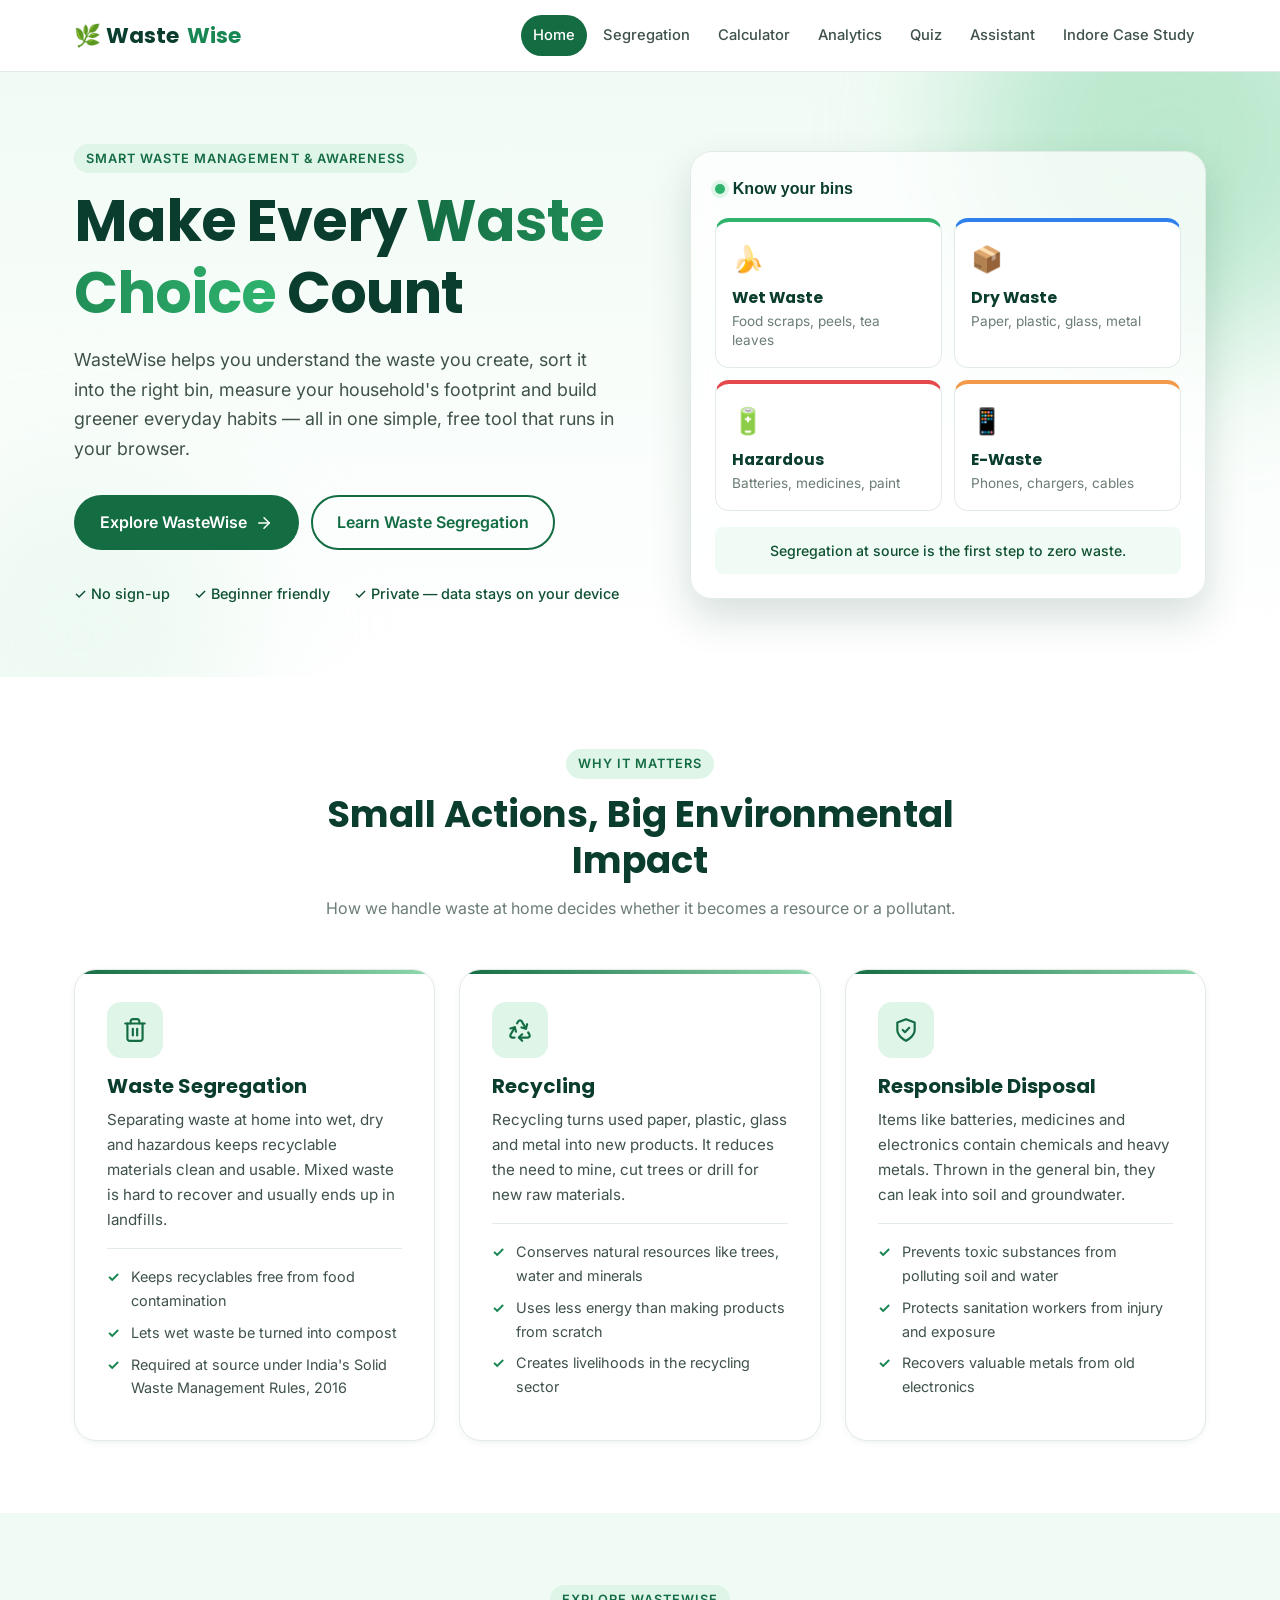
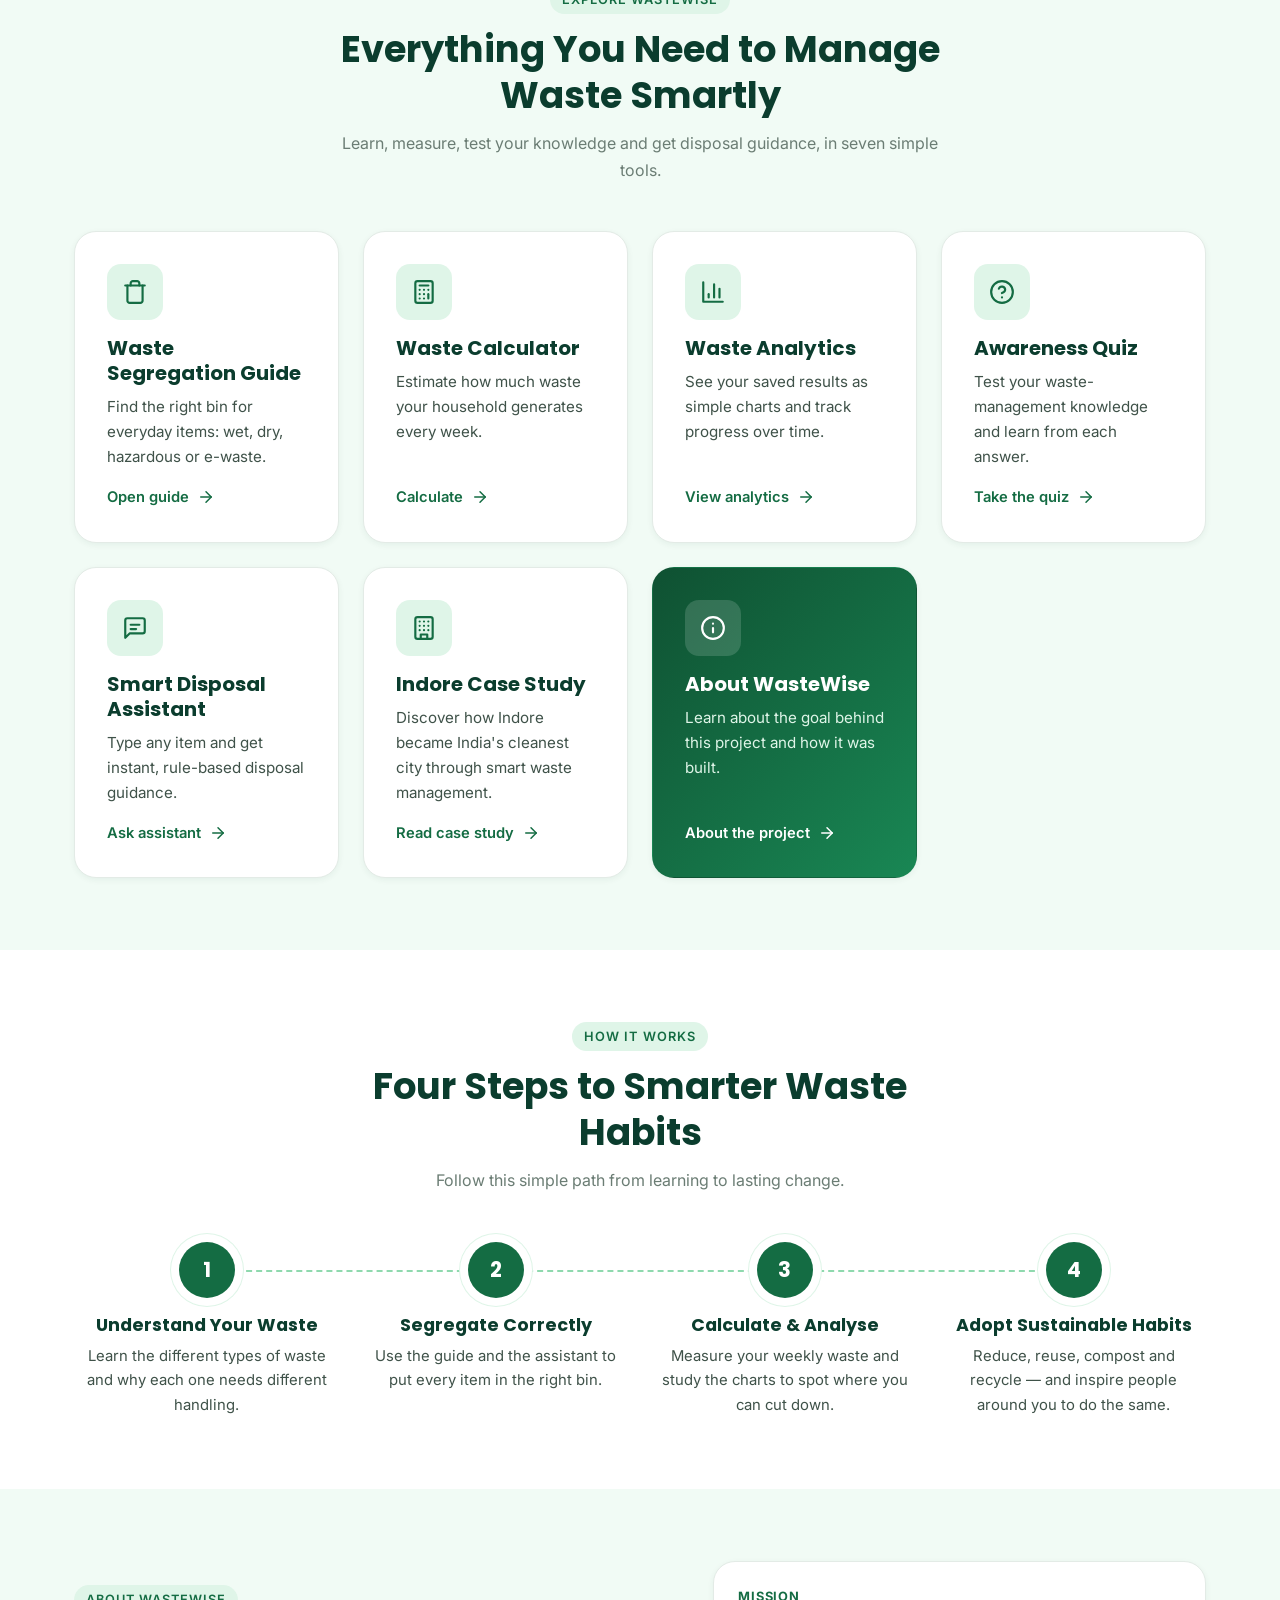
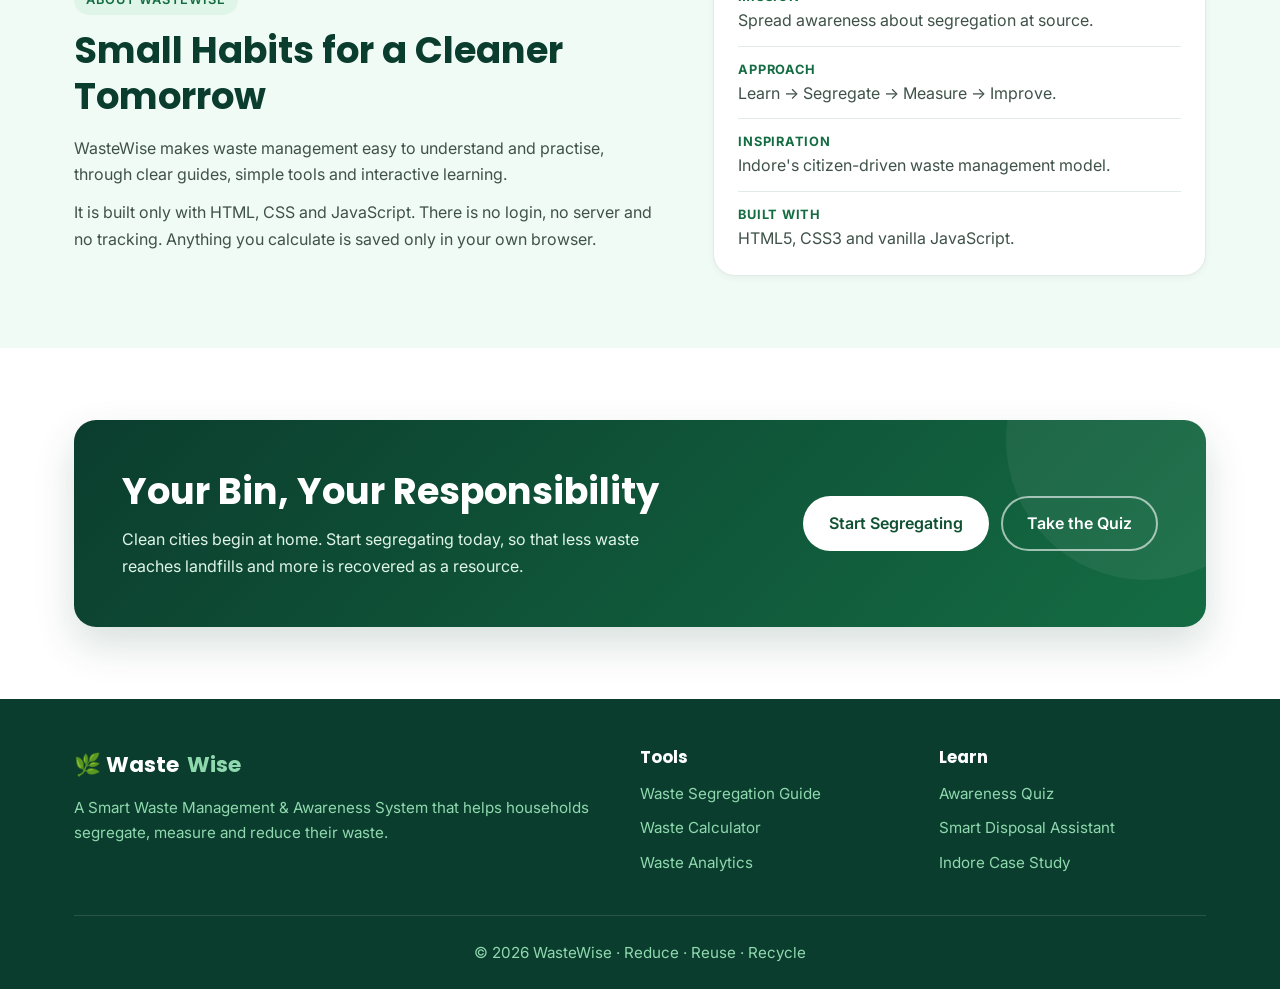
==== commit a72a218e: "Remove course details from website text" ====
--- a/index.html
+++ b/index.html
@@ -306,10 +306,9 @@
       <div class="container about">
         <div class="about__text reveal">
           <span class="eyebrow">About WasteWise</span>
-          <h2>A Student Project for a Cleaner Tomorrow</h2>
+          <h2>Small Habits for a Cleaner Tomorrow</h2>
           <p>
-            WasteWise was created as a BCA Semester 1 Environmental Studies (EVS) project.
-            Its goal is to make waste management easy to understand and practise, through
+            WasteWise makes waste management easy to understand and practise, through
             clear guides, simple tools and interactive learning.
           </p>
           <p>
@@ -356,8 +355,8 @@
       <div class="footer__grid">
         <div class="footer__brand">
           <a href="index.html" class="navbar__logo">🌿 Waste<span>Wise</span></a>
-          <p>A Smart Waste Management &amp; Awareness System built as a BCA Semester 1
-            Environmental Studies (EVS) project.</p>
+          <p>A Smart Waste Management &amp; Awareness System that helps households
+            segregate, measure and reduce their waste.</p>
         </div>
         <div>
           <h4>Tools</h4>
--- a/css/style.css
+++ b/css/style.css
@@ -41,6 +41,8 @@
   --dry:       #2f80ed;   /* blue bin   */
   --hazardous: #e5484d;   /* red bin    */
   --ewaste:    #f2994a;   /* orange     */
+  --plastic:   #d4a20b;   /* amber      */
+  --sanitary:  #9b59b6;   /* purple     */
 
   /* Typography */
   --font-heading: "Poppins", "Segoe UI", Arial, sans-serif;
@@ -461,6 +463,31 @@
 
 
 /* ---------- 10. UTILITIES & ANIMATION ---------- */
+
+/* Inline SVG line icons: colour comes from the parent's text colour.
+   Usage: <svg class="icon" viewBox="0 0 24 24">...</svg> */
+.icon {
+  width: 26px;
+  height: 26px;
+  fill: none;
+  stroke: currentColor;
+  stroke-width: 2;
+  stroke-linecap: round;
+  stroke-linejoin: round;
+  flex-shrink: 0;
+}
+
+.icon--sm {
+  width: 18px;
+  height: 18px;
+}
+
+/* Sections with an id: leave room for the sticky navbar when
+   a link like "#features" scrolls to them */
+main section[id] {
+  scroll-margin-top: var(--nav-height);
+}
+
 .text-center { text-align: center; }
 .mt-4 { margin-top: var(--space-4); }
 .mt-6 { margin-top: var(--space-6); }
--- a/css/pages/home.css
+++ b/css/pages/home.css
@@ -18,22 +18,7 @@
 
 /* ---------- 1. ICONS & HELPERS ---------- */
 
-/* Inline SVG line icons: colour comes from the parent text colour */
-.icon {
-  width: 26px;
-  height: 26px;
-  fill: none;
-  stroke: currentColor;
-  stroke-width: 2;
-  stroke-linecap: round;
-  stroke-linejoin: round;
-  flex-shrink: 0;
-}
-
-.icon--sm {
-  width: 18px;
-  height: 18px;
-}
+/* (.icon and .icon--sm now live in css/style.css) */
 
 .card__icon {
   color: var(--green-700);
@@ -45,12 +30,6 @@
   -webkit-background-clip: text;
   background-clip: text;
   color: transparent;
-}
-
-/* Sections with an id: leave room for the sticky navbar when
-   a link like "#features" scrolls to them */
-main section[id] {
-  scroll-margin-top: var(--nav-height);
 }
 
 /* Exactly three columns (impact cards) on large screens */
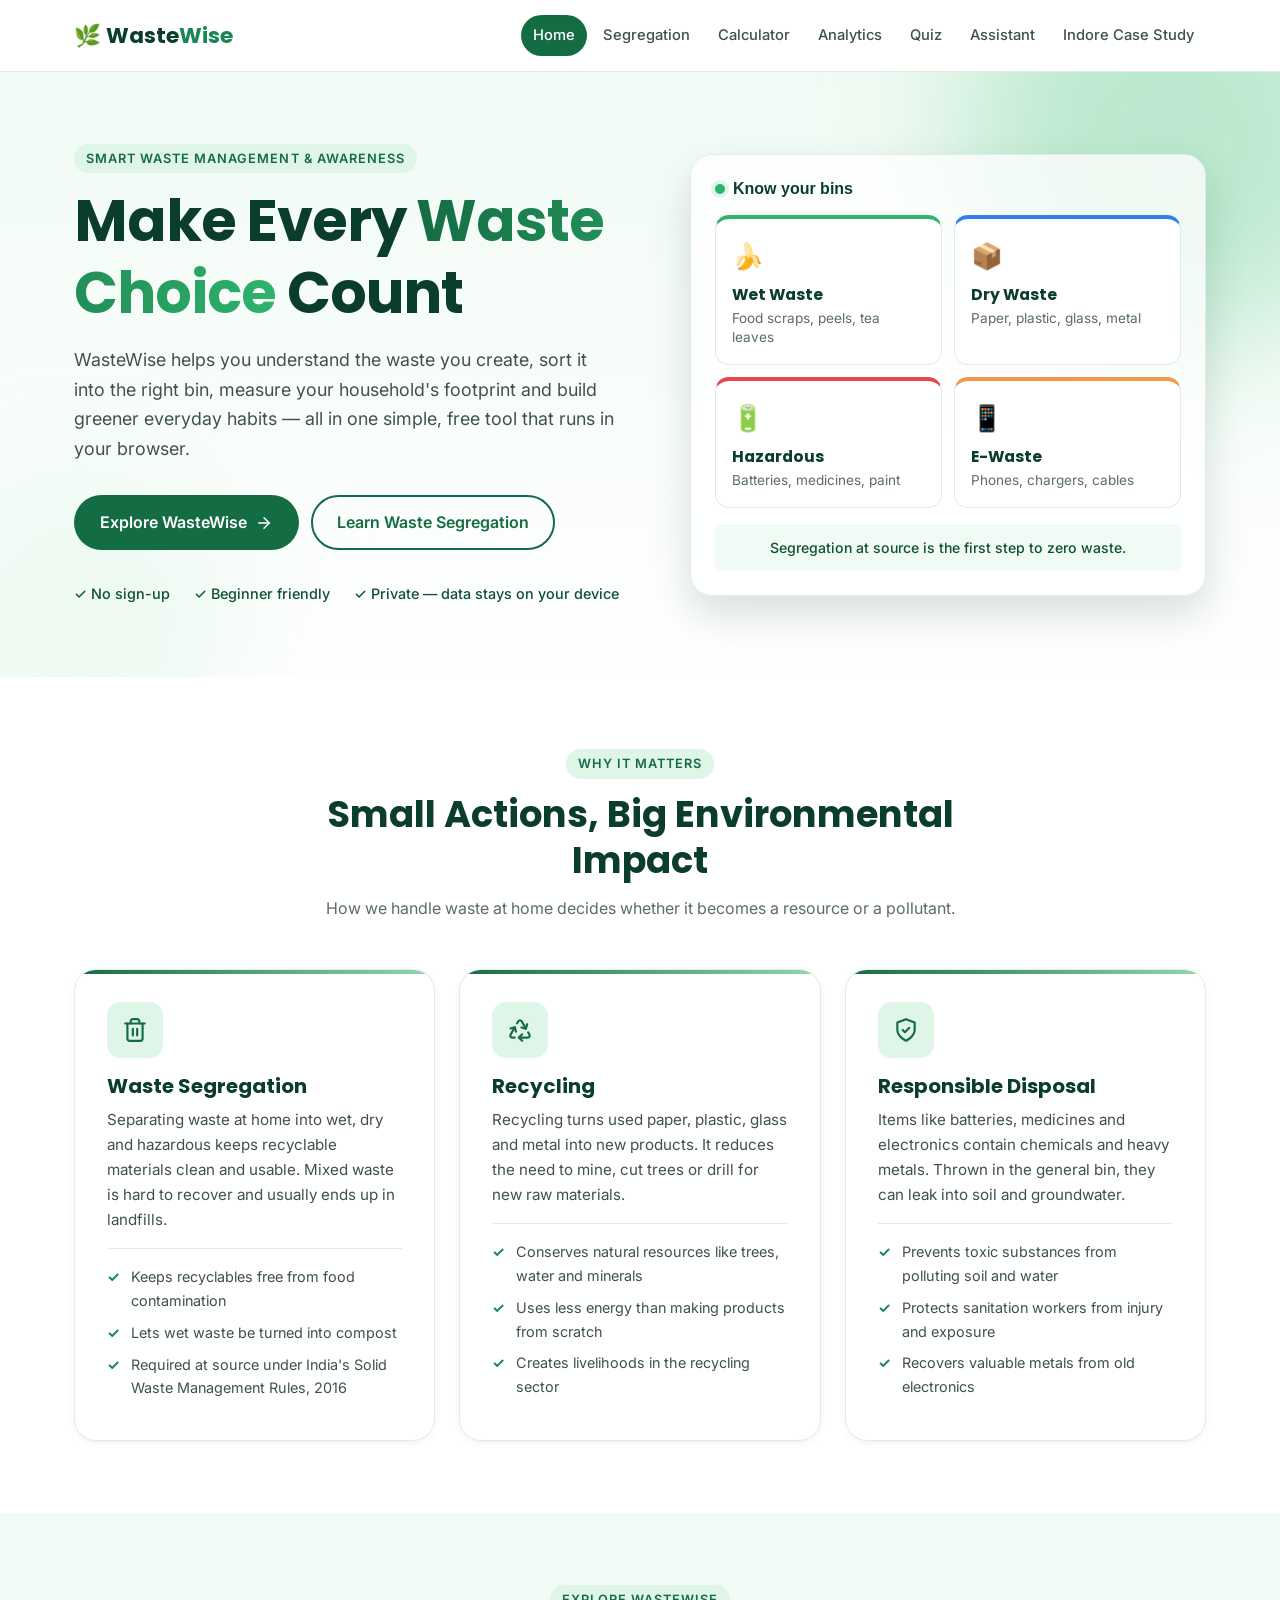
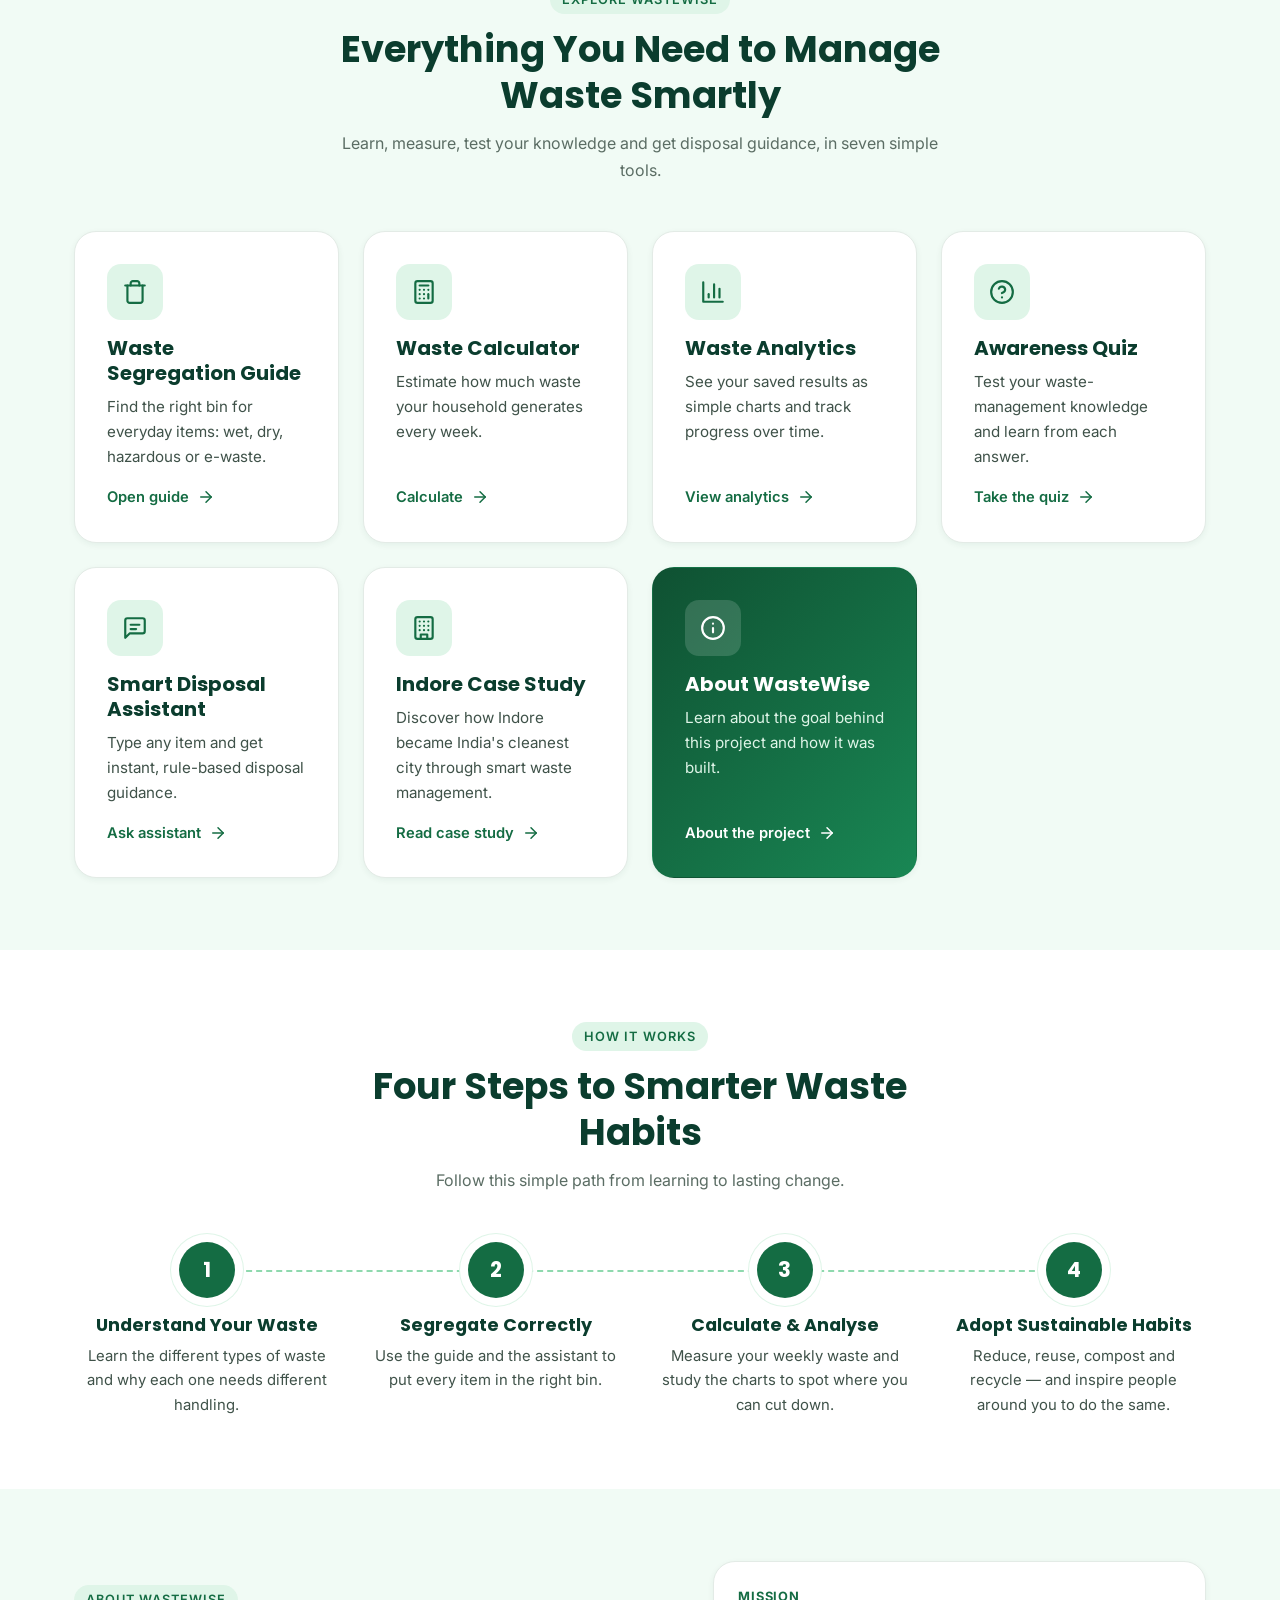
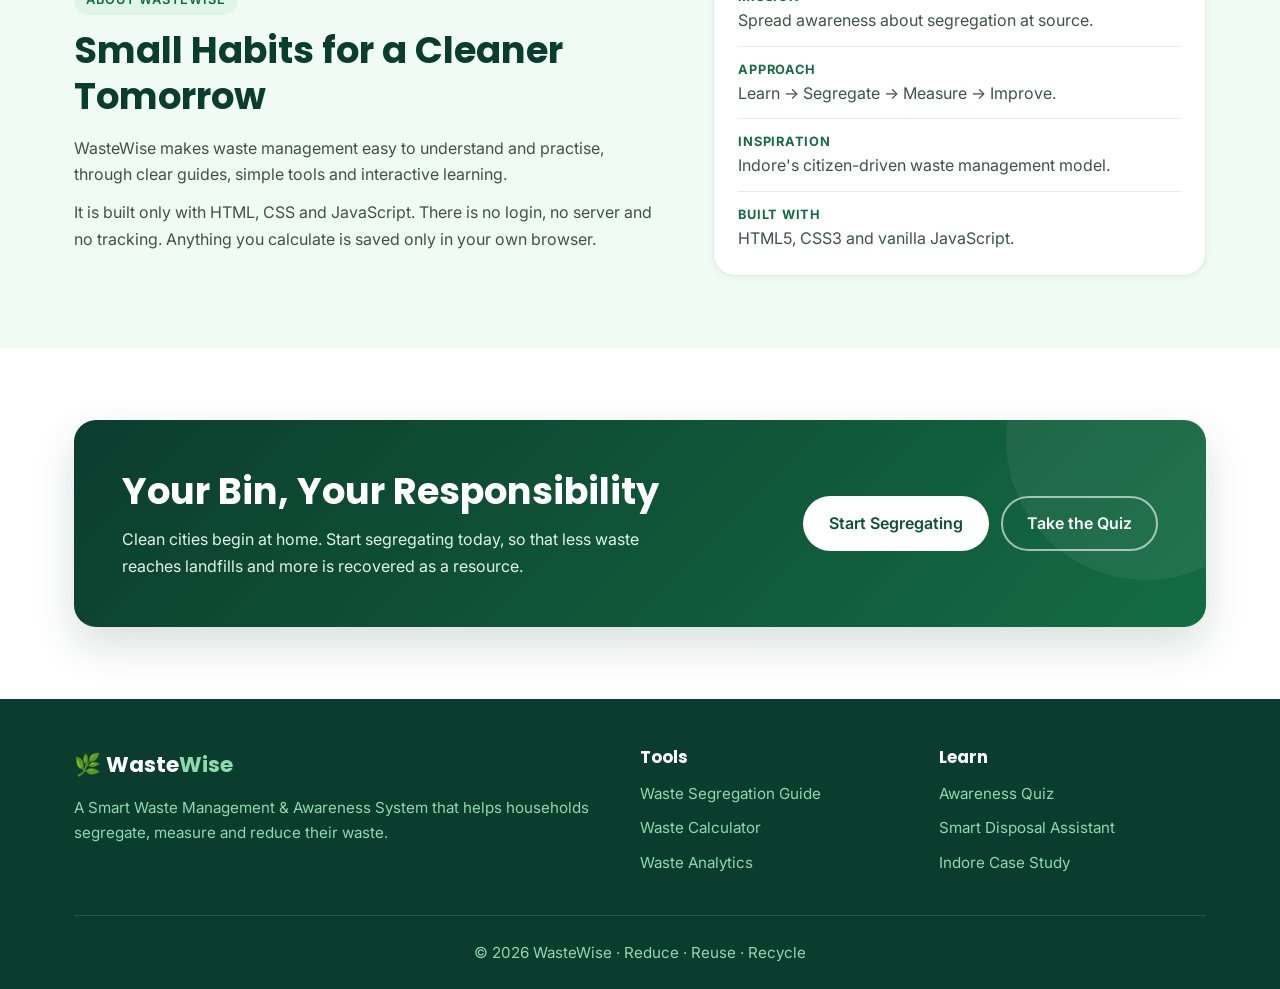
==== commit 6eec853e: "Phase 9: accessibility, contrast, validation fixes and updated README" ====
--- a/index.html
+++ b/index.html
@@ -3,8 +3,9 @@
 <head>
   <meta charset="UTF-8">
   <meta name="viewport" content="width=device-width, initial-scale=1.0">
+  <meta name="theme-color" content="#146c43">
   <meta name="description" content="WasteWise – Smart Waste Management & Awareness. Learn to segregate, measure and reduce your waste — one smart habit at a time.">
-  <title>Smart Waste Management & Awareness | WasteWise</title>
+  <title>Smart Waste Management &amp; Awareness | WasteWise</title>
 
   <!-- Favicon -->
   <link rel="icon" href="assets/favicon.svg" type="image/svg+xml">
@@ -20,6 +21,8 @@
   <link rel="stylesheet" href="css/pages/home.css">
 </head>
 <body>
+  <!-- Lets keyboard users jump past the navigation -->
+  <a href="#main" class="skip-link">Skip to main content</a>
 
   <!-- ===== NAVIGATION BAR (same on every page) ===== -->
   <header class="navbar">
@@ -29,11 +32,11 @@
       </a>
 
       <!-- Hamburger button: only visible on small screens -->
-      <button class="navbar__toggle" aria-label="Open menu" aria-expanded="false">
+      <button type="button" class="navbar__toggle" aria-label="Open menu" aria-expanded="false" aria-controls="nav-links">
         <span></span><span></span><span></span>
       </button>
 
-      <ul class="navbar__links">
+      <ul class="navbar__links" id="nav-links">
           <li><a href="index.html" class="navbar__link">Home</a></li>
           <li><a href="segregation.html" class="navbar__link">Segregation</a></li>
           <li><a href="calculator.html" class="navbar__link">Calculator</a></li>
@@ -45,7 +48,7 @@
     </nav>
   </header>
 
-  <main>
+  <main id="main" tabindex="-1">
     <!-- =====================================================
          1. HERO SECTION
          Left: headline + buttons. Right: "four bins" panel.
@@ -81,31 +84,31 @@
         </div>
 
         <!-- Visual panel: the four types of waste bins -->
-        <div class="bin-panel reveal" aria-label="The four types of waste bins">
+        <div class="bin-panel reveal" role="group" aria-label="The four types of waste bins">
           <div class="bin-panel__header">
             <span class="bin-panel__dot"></span>
-            <p>Know your bins</p>
+            <h2 class="bin-panel__title">Know your bins</h2>
           </div>
 
           <div class="bin-panel__grid">
             <div class="bin bin--wet">
               <span class="bin__emoji" aria-hidden="true">🍌</span>
-              <h4>Wet Waste</h4>
+              <h3 class="bin__title">Wet Waste</h3>
               <p>Food scraps, peels, tea leaves</p>
             </div>
             <div class="bin bin--dry">
               <span class="bin__emoji" aria-hidden="true">📦</span>
-              <h4>Dry Waste</h4>
+              <h3 class="bin__title">Dry Waste</h3>
               <p>Paper, plastic, glass, metal</p>
             </div>
             <div class="bin bin--hazardous">
               <span class="bin__emoji" aria-hidden="true">🔋</span>
-              <h4>Hazardous</h4>
+              <h3 class="bin__title">Hazardous</h3>
               <p>Batteries, medicines, paint</p>
             </div>
             <div class="bin bin--ewaste">
               <span class="bin__emoji" aria-hidden="true">📱</span>
-              <h4>E-Waste</h4>
+              <h3 class="bin__title">E-Waste</h3>
               <p>Phones, chargers, cables</p>
             </div>
           </div>
@@ -359,7 +362,7 @@
             segregate, measure and reduce their waste.</p>
         </div>
         <div>
-          <h4>Tools</h4>
+          <h2 class="footer__title">Tools</h2>
           <ul class="footer__links">
             <li><a href="segregation.html">Waste Segregation Guide</a></li>
             <li><a href="calculator.html">Waste Calculator</a></li>
@@ -367,7 +370,7 @@
           </ul>
         </div>
         <div>
-          <h4>Learn</h4>
+          <h2 class="footer__title">Learn</h2>
           <ul class="footer__links">
             <li><a href="quiz.html">Awareness Quiz</a></li>
             <li><a href="assistant.html">Smart Disposal Assistant</a></li>
--- a/css/style.css
+++ b/css/style.css
@@ -32,7 +32,7 @@
   --white:    #ffffff;
   --gray-900: #1a2b23;    /* main text colour */
   --gray-700: #3f5249;
-  --gray-500: #6b7d74;    /* secondary text */
+  --gray-500: #5b6d64;    /* secondary text (5.5:1 contrast on white) */
   --gray-200: #e3ebe6;    /* borders */
   --gray-100: #f5f8f6;    /* light backgrounds */
 
@@ -121,6 +121,28 @@
 select,
 textarea {
   font: inherit;
+}
+
+/* "Skip to main content" link: hidden until a keyboard user presses Tab */
+.skip-link {
+  position: absolute;
+  left: var(--space-4);
+  top: -100px;
+  z-index: 1000;
+  padding: var(--space-2) var(--space-4);
+  border-radius: var(--radius-sm);
+  background: var(--green-900);
+  color: var(--white);
+  font-weight: 600;
+}
+
+.skip-link:focus {
+  top: var(--space-2);
+}
+
+/* <main> receives focus from the skip link; no outline needed there */
+main:focus {
+  outline: none;
 }
 
 /* Visible outline for keyboard users (accessibility) */
@@ -321,7 +343,7 @@
 .navbar__logo {
   display: flex;
   align-items: center;
-  gap: var(--space-2);
+  /* no "gap" here: it would split "Waste" and "Wise" apart */
   font-family: var(--font-heading);
   font-size: 1.35rem;
   font-weight: 700;
@@ -384,7 +406,7 @@
 
 /* ---------- 8. PAGE HEADER (inner pages) ---------- */
 .page-header {
-  background: linear-gradient(135deg, var(--green-800), var(--green-600));
+  background: linear-gradient(135deg, var(--green-800), var(--green-700));
   color: var(--white);
   padding: var(--space-8) 0 var(--space-7);
   text-align: center;
@@ -434,7 +456,8 @@
   font-size: 0.95rem;
 }
 
-.footer h4 {
+.footer__title {
+  font-size: 1.05rem;
   color: var(--white);
   margin-bottom: var(--space-3);
 }
@@ -515,3 +538,208 @@
   html { scroll-behavior: auto; }
   .reveal { opacity: 1; transform: none; transition: none; }
 }
+
+
+/* ---------- 11. SHARED COMPONENTS ----------
+   Search box, filter buttons, category badges and notes.
+   Used by the Segregation Guide and the Smart Disposal Assistant.
+   Badges and cards set their own --cat-color (from WASTE_CATEGORIES
+   in js/data/waste-items.js). */
+
+/* Transparent button with a white border (for the green header) */
+.btn--ghost {
+  background: transparent;
+  color: var(--white);
+  border-color: rgba(255, 255, 255, 0.6);
+}
+
+.btn--ghost:hover {
+  background: rgba(255, 255, 255, 0.12);
+  border-color: var(--white);
+}
+
+/* Hides text visually but keeps it for screen readers */
+.visually-hidden {
+  position: absolute;
+  width: 1px;
+  height: 1px;
+  overflow: hidden;
+  clip: rect(0 0 0 0);
+  white-space: nowrap;
+}
+
+.search {
+  position: relative;
+}
+
+.search__icon {
+  position: absolute;
+  left: var(--space-4);
+  top: 50%;
+  transform: translateY(-50%);
+  color: var(--gray-500);
+  pointer-events: none;
+}
+
+.search__input {
+  width: 100%;
+  padding: var(--space-3) var(--space-7) var(--space-3) 2.8rem;
+  border: 2px solid var(--gray-200);
+  border-radius: var(--radius-full);
+  background: var(--gray-100);
+  color: var(--gray-900);
+  transition: var(--transition);
+}
+
+.search__input:focus {
+  outline: none;
+  border-color: var(--green-500);
+  background: var(--white);
+  box-shadow: 0 0 0 4px var(--green-100);
+}
+
+/* Hide the browser's built-in "x" on search inputs (we have our own) */
+.search__input::-webkit-search-cancel-button {
+  -webkit-appearance: none;
+}
+
+.search__clear {
+  position: absolute;
+  right: var(--space-3);
+  top: 50%;
+  transform: translateY(-50%);
+  width: 30px;
+  height: 30px;
+  border: none;
+  border-radius: 50%;
+  background: var(--gray-200);
+  color: var(--gray-700);
+  font-size: 0.8rem;
+  cursor: pointer;
+}
+
+.search__clear:hover {
+  background: var(--green-100);
+  color: var(--green-800);
+}
+
+.filters {
+  display: flex;
+  flex-wrap: wrap;
+  gap: var(--space-2);
+}
+
+.filter-btn {
+  display: inline-flex;
+  align-items: center;
+  gap: var(--space-2);
+  padding: var(--space-2) var(--space-4);
+  border: 1.5px solid var(--gray-200);
+  border-radius: var(--radius-full);
+  background: var(--white);
+  color: var(--gray-700);
+  font-size: 0.9rem;
+  font-weight: 500;
+  white-space: nowrap;
+  cursor: pointer;
+  transition: var(--transition);
+}
+
+.filter-btn:hover {
+  border-color: var(--green-500);
+  color: var(--green-700);
+}
+
+.filter-btn.is-active {
+  background: var(--green-700);
+  border-color: var(--green-700);
+  color: var(--white);
+}
+
+/* Small count bubble inside each filter button (added by JS) */
+.filter-btn__count {
+  font-size: 0.72rem;
+  font-weight: 600;
+  padding: 0 6px;
+  border-radius: var(--radius-full);
+  background: var(--gray-100);
+  color: var(--gray-500);
+}
+
+.filter-btn.is-active .filter-btn__count {
+  background: rgba(255, 255, 255, 0.2);
+  color: var(--white);
+}
+
+.results-info {
+  margin: var(--space-5) 0 var(--space-4);
+  font-size: 0.92rem;
+  color: var(--gray-500);
+}
+
+.results-info strong {
+  color: var(--green-800);
+}
+
+/* Category badge – clicking it filters by that category */
+.badge {
+  align-self: flex-start;
+  display: inline-flex;
+  align-items: center;
+  gap: 6px;
+  padding: 2px var(--space-3);
+  border: none;
+  border-radius: var(--radius-full);
+  background: color-mix(in srgb, var(--cat-color) 14%, var(--white));
+  color: color-mix(in srgb, var(--cat-color) 60%, black);   /* dark enough for 5:1 contrast */
+  font-size: 0.78rem;
+  font-weight: 600;
+  cursor: pointer;
+  transition: var(--transition);
+}
+
+.badge::before {
+  content: "";
+  width: 8px;
+  height: 8px;
+  border-radius: 50%;
+  background: var(--cat-color);
+}
+
+.badge:hover {
+  background: color-mix(in srgb, var(--cat-color) 24%, var(--white));
+}
+
+/* Highlight for the matching part of a search */
+mark {
+  background: var(--green-100);
+  color: var(--green-900);
+  border-radius: 3px;
+  padding: 0 2px;
+}
+
+/* Yellow "please note" box (disclaimers) */
+.note {
+  display: flex;
+  gap: var(--space-4);
+  align-items: flex-start;
+  padding: var(--space-5) var(--space-6);
+  border-radius: var(--radius-lg);
+  background: #fff8e6;              /* soft amber = "please note" */
+  border: 1px solid #f3dca0;
+  border-left: 5px solid var(--plastic);
+}
+
+.note__icon {
+  font-size: 1.6rem;
+  line-height: 1;
+}
+
+.note h3 {
+  font-size: 1.05rem;
+  margin-bottom: var(--space-2);
+}
+
+.note p {
+  font-size: 0.95rem;
+}
--- a/css/responsive.css
+++ b/css/responsive.css
@@ -77,6 +77,19 @@
   .footer__brand {
     grid-column: 1 / -1;
   }
+
+  /* Filters become one row that scrolls sideways
+     so the sticky toolbar stays short on phones */
+  .filters {
+    flex-wrap: nowrap;
+    overflow-x: auto;
+    padding-bottom: var(--space-1);
+    scrollbar-width: none;      /* hide scrollbar (Firefox) */
+  }
+
+  .filters::-webkit-scrollbar {
+    display: none;              /* hide scrollbar (Chrome, Safari) */
+  }
 }
 
 
@@ -102,6 +115,11 @@
     grid-template-columns: 1fr;
   }
 
+  .note {
+    flex-direction: column;
+    padding: var(--space-5);
+  }
+
   .btn {
     width: 100%;
     justify-content: center;
--- a/css/pages/home.css
+++ b/css/pages/home.css
@@ -141,7 +141,8 @@
   margin-bottom: var(--space-4);
 }
 
-.bin-panel__header p {
+.bin-panel__title {
+  font-size: 1rem;
   font-family: var(--font-heading);
   font-weight: 600;
   color: var(--green-900);
@@ -189,7 +190,7 @@
   margin-bottom: var(--space-2);
 }
 
-.bin h4 {
+.bin__title {
   font-size: 0.98rem;
   margin-bottom: var(--space-1);
 }
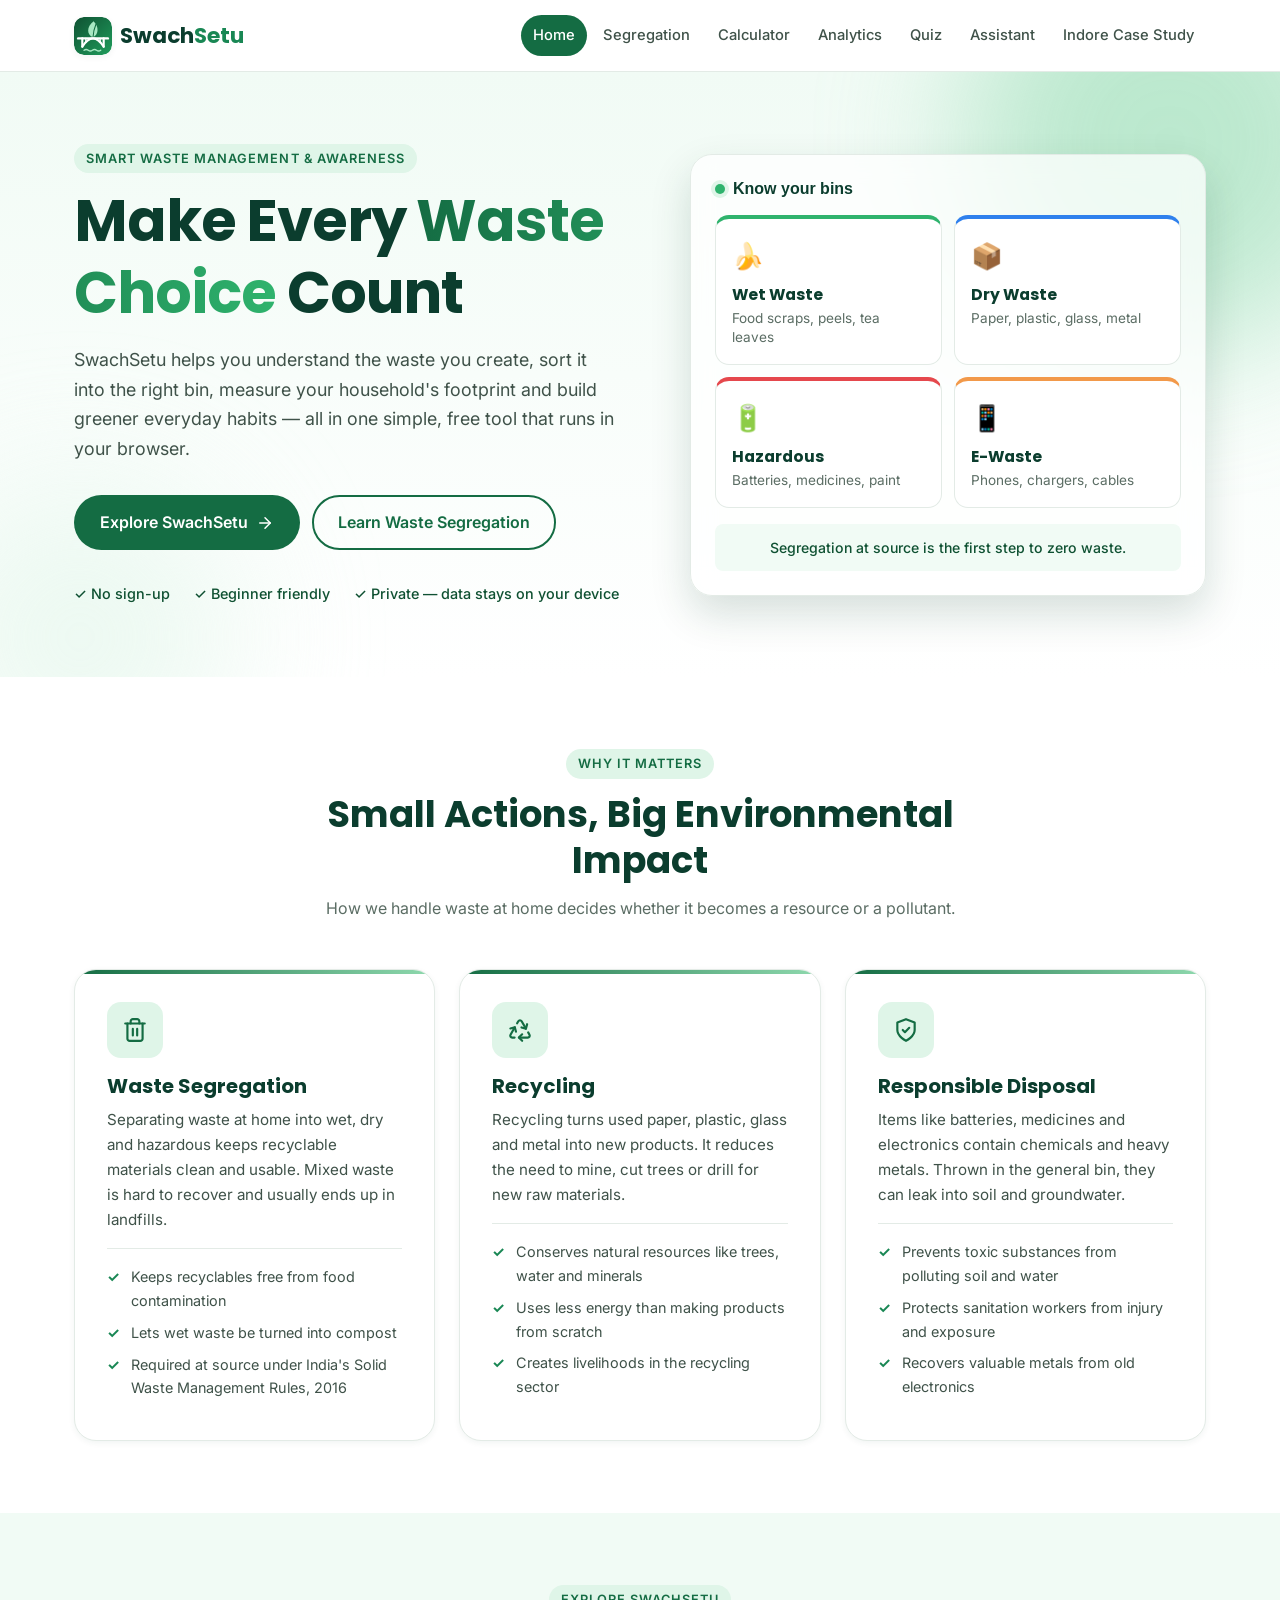
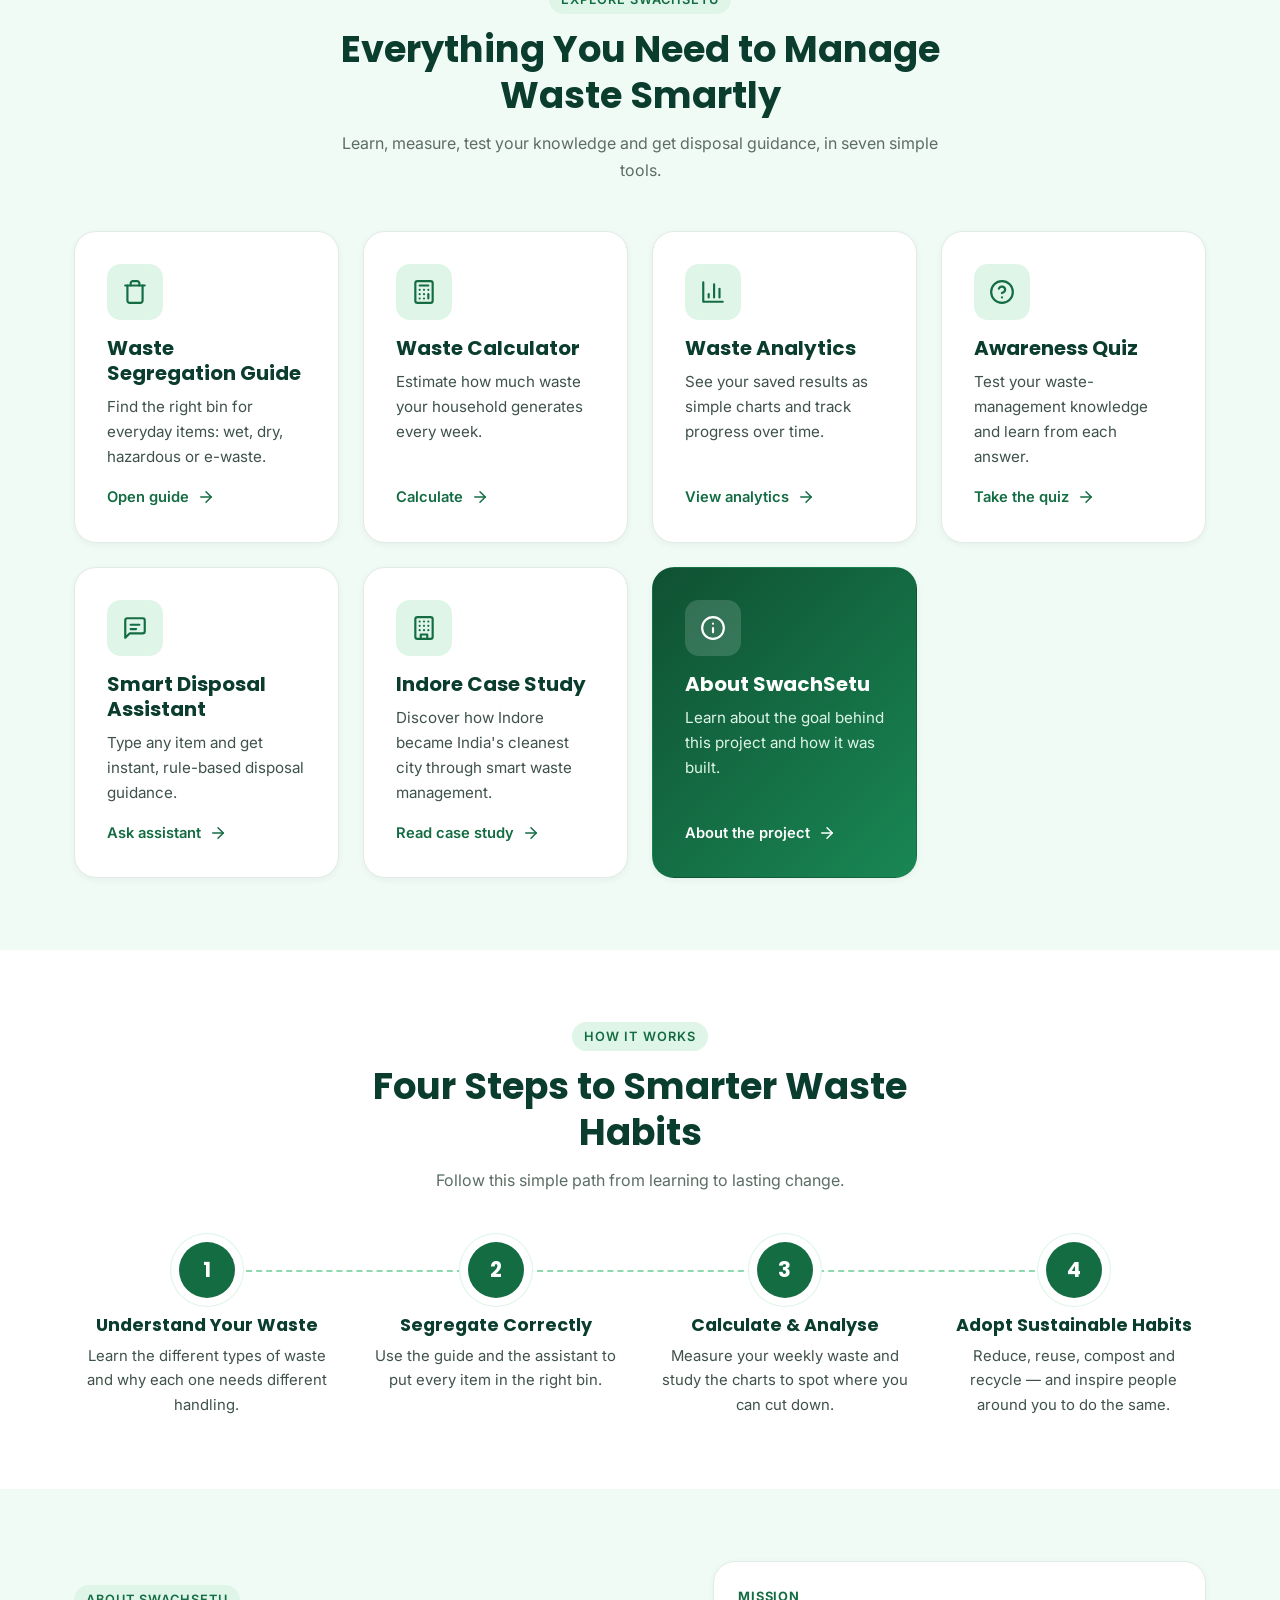
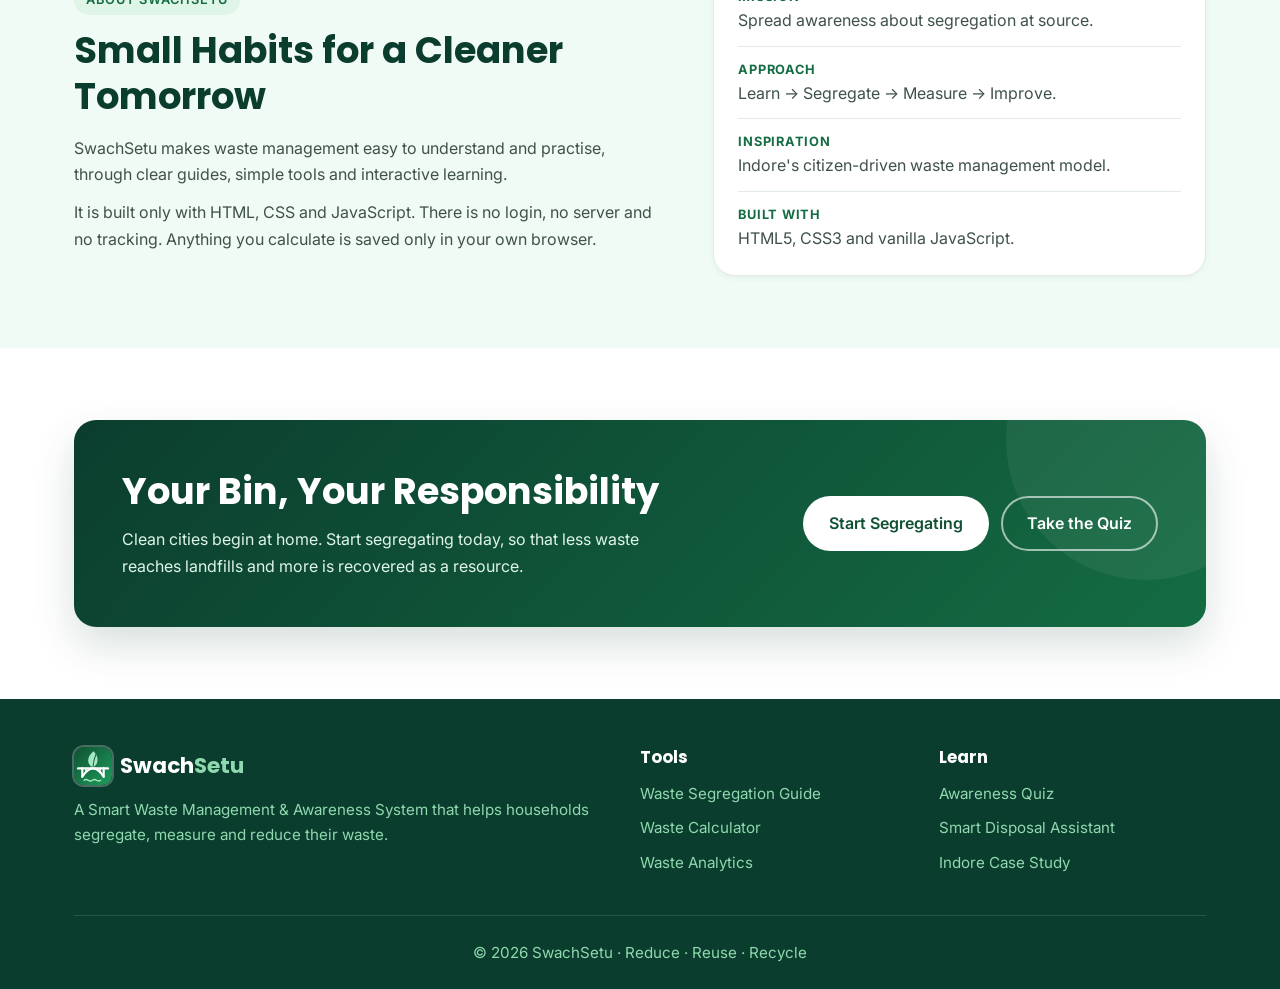
==== commit a50196cd: "Rename WasteWise to SwachSetu and add bridge-and-leaf logo" ====
--- a/index.html
+++ b/index.html
@@ -4,8 +4,8 @@
   <meta charset="UTF-8">
   <meta name="viewport" content="width=device-width, initial-scale=1.0">
   <meta name="theme-color" content="#146c43">
-  <meta name="description" content="WasteWise – Smart Waste Management & Awareness. Learn to segregate, measure and reduce your waste — one smart habit at a time.">
-  <title>Smart Waste Management &amp; Awareness | WasteWise</title>
+  <meta name="description" content="SwachSetu – Smart Waste Management & Awareness. Learn to segregate, measure and reduce your waste — one smart habit at a time.">
+  <title>Smart Waste Management &amp; Awareness | SwachSetu</title>
 
   <!-- Favicon -->
   <link rel="icon" href="assets/favicon.svg" type="image/svg+xml">
@@ -27,8 +27,9 @@
   <!-- ===== NAVIGATION BAR (same on every page) ===== -->
   <header class="navbar">
     <nav class="container navbar__inner" aria-label="Main navigation">
-      <a href="index.html" class="navbar__logo" aria-label="WasteWise home">
-        🌿 Waste<span>Wise</span>
+      <a href="index.html" class="navbar__logo" aria-label="SwachSetu home">
+        <img src="assets/logo.svg" alt="" class="navbar__logo-mark" width="38" height="38">
+        <span class="navbar__logo-text">Swach<span>Setu</span></span>
       </a>
 
       <!-- Hamburger button: only visible on small screens -->
@@ -63,14 +64,14 @@
           <span class="eyebrow">Smart Waste Management &amp; Awareness</span>
           <h1 class="hero__title">Make Every <span class="text-gradient">Waste Choice</span> Count</h1>
           <p class="hero__subtitle">
-            WasteWise helps you understand the waste you create, sort it into the right bin,
+            SwachSetu helps you understand the waste you create, sort it into the right bin,
             measure your household's footprint and build greener everyday habits —
             all in one simple, free tool that runs in your browser.
           </p>
 
           <div class="hero__actions">
             <a href="#features" class="btn btn--primary">
-              Explore WasteWise
+              Explore SwachSetu
               <svg class="icon icon--sm" viewBox="0 0 24 24" aria-hidden="true"><path d="M5 12h14"/><path d="m12 5 7 7-7 7"/></svg>
             </a>
             <a href="segregation.html" class="btn btn--outline">Learn Waste Segregation</a>
@@ -191,7 +192,7 @@
     <section class="section section--light" id="features">
       <div class="container">
         <div class="section-title reveal">
-          <span class="eyebrow">Explore WasteWise</span>
+          <span class="eyebrow">Explore SwachSetu</span>
           <h2>Everything You Need to Manage Waste Smartly</h2>
           <p>Learn, measure, test your knowledge and get disposal guidance, in seven simple tools.</p>
         </div>
@@ -255,7 +256,7 @@
             <div class="card__icon">
               <svg class="icon" viewBox="0 0 24 24" aria-hidden="true"><circle cx="12" cy="12" r="10"/><path d="M12 16v-4"/><path d="M12 8h.01"/></svg>
             </div>
-            <h3 class="card__title">About WasteWise</h3>
+            <h3 class="card__title">About SwachSetu</h3>
             <p class="card__text">Learn about the goal behind this project and how it was built.</p>
             <span class="feature-card__link">About the project <svg class="icon icon--sm" viewBox="0 0 24 24" aria-hidden="true"><path d="M5 12h14"/><path d="m12 5 7 7-7 7"/></svg></span>
           </a>
@@ -303,15 +304,15 @@
 
 
     <!-- =====================================================
-         ABOUT SECTION (target of the "About WasteWise" card)
+         ABOUT SECTION (target of the "About SwachSetu" card)
          ===================================================== -->
     <section class="section section--light" id="about">
       <div class="container about">
         <div class="about__text reveal">
-          <span class="eyebrow">About WasteWise</span>
+          <span class="eyebrow">About SwachSetu</span>
           <h2>Small Habits for a Cleaner Tomorrow</h2>
           <p>
-            WasteWise makes waste management easy to understand and practise, through
+            SwachSetu makes waste management easy to understand and practise, through
             clear guides, simple tools and interactive learning.
           </p>
           <p>
@@ -357,7 +358,10 @@
     <div class="container">
       <div class="footer__grid">
         <div class="footer__brand">
-          <a href="index.html" class="navbar__logo">🌿 Waste<span>Wise</span></a>
+          <a href="index.html" class="navbar__logo" aria-label="SwachSetu home">
+            <img src="assets/logo.svg" alt="" class="navbar__logo-mark" width="38" height="38">
+            <span class="navbar__logo-text">Swach<span>Setu</span></span>
+          </a>
           <p>A Smart Waste Management &amp; Awareness System that helps households
             segregate, measure and reduce their waste.</p>
         </div>
@@ -379,7 +383,7 @@
         </div>
       </div>
       <div class="footer__bottom">
-        <p>&copy; <span id="year"></span> WasteWise &middot; Reduce &middot; Reuse &middot; Recycle</p>
+        <p>&copy; <span id="year"></span> SwachSetu &middot; Reduce &middot; Reuse &middot; Recycle</p>
       </div>
     </div>
   </footer>
--- a/css/style.css
+++ b/css/style.css
@@ -1,5 +1,5 @@
 /* =========================================================
-   WasteWise – Shared Design System (style.css)
+   SwachSetu – Shared Design System (style.css)
    ---------------------------------------------------------
    This file is linked on EVERY page. It contains:
    1. Design tokens (CSS variables: colours, fonts, spacing)
@@ -340,17 +340,32 @@
   justify-content: space-between;
 }
 
+/* Logo = bridge-and-leaf badge (assets/logo.svg) + "SwachSetu" wordmark */
 .navbar__logo {
   display: flex;
   align-items: center;
-  /* no "gap" here: it would split "Waste" and "Wise" apart */
+  gap: var(--space-2);
   font-family: var(--font-heading);
   font-size: 1.35rem;
   font-weight: 700;
   color: var(--green-900);
 }
 
-.navbar__logo span {
+.navbar__logo-mark {
+  width: 38px;
+  height: 38px;
+  flex-shrink: 0;
+  border-radius: 10px;
+  box-shadow: var(--shadow-sm);
+  transition: transform var(--transition);
+}
+
+.navbar__logo:hover .navbar__logo-mark {
+  transform: rotate(-6deg) scale(1.05);
+}
+
+/* "Setu" in a lighter green */
+.navbar__logo-text span {
   color: var(--green-600);
 }
 
@@ -447,7 +462,12 @@
   margin-bottom: var(--space-3);
 }
 
-.footer .navbar__logo span {
+/* Soft light ring so the green badge stands out on the dark footer */
+.footer .navbar__logo-mark {
+  box-shadow: 0 0 0 2px rgba(255, 255, 255, 0.25);
+}
+
+.footer .navbar__logo-text span {
   color: var(--green-300);
 }
 
--- a/css/responsive.css
+++ b/css/responsive.css
@@ -1,5 +1,5 @@
 /* =========================================================
-   WasteWise – Responsive Styles (responsive.css)
+   SwachSetu – Responsive Styles (responsive.css)
    ---------------------------------------------------------
    Linked AFTER style.css so these rules can override it.
    Breakpoints:
--- a/css/pages/home.css
+++ b/css/pages/home.css
@@ -1,5 +1,5 @@
 /* =========================================================
-   WasteWise – Home Dashboard styles (css/pages/home.css)
+   SwachSetu – Home Dashboard styles (css/pages/home.css)
    Only styles specific to index.html go here.
    Shared styles (buttons, cards, navbar) live in css/style.css.
 
